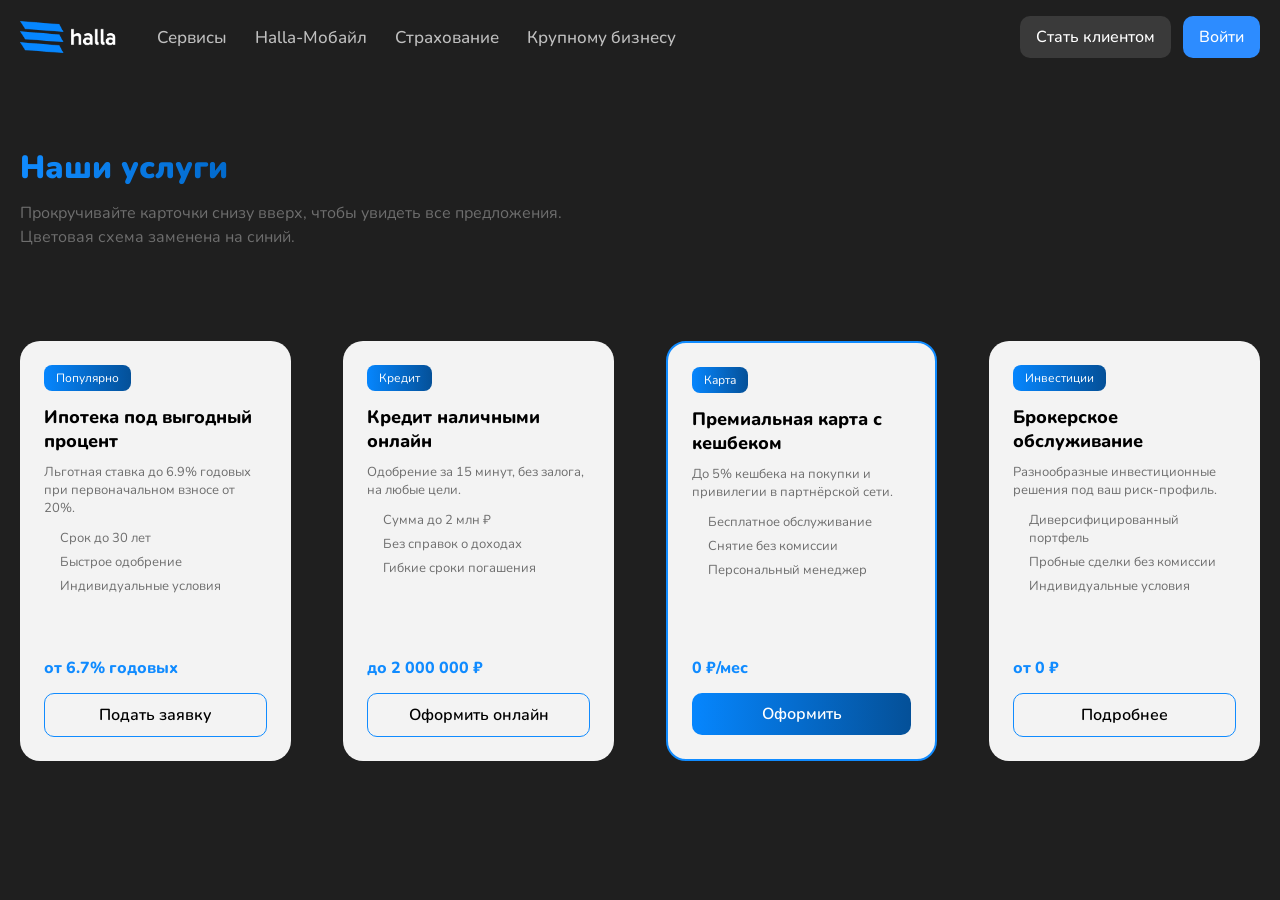
==== index.html @ 49ab3e33 "Test" ====
<!DOCTYPE html>
<html lang="en">

<head>
  <meta charset="UTF-8">
  <meta name="viewport" content="width=device-width, initial-scale=1.0">
  <title>Halla-Банк</title>
  <link rel="stylesheet" href="css/global/reset.css">
  <link rel="stylesheet" href="css/basic/fonts.css">
  <link rel="stylesheet" href="css/style.css">
  <link rel="stylesheet" href="components/card.css">
  <link rel="stylesheet" href="components/header.css">
  <link rel="stylesheet" href="components/footer.css">
</head>

<body>
  <header class="header">
    <div class="container">

      <div class="logo">
        <img src="/images/Logo.png" alt="halla">
      </div>

      <nav class="nav">
        <a href="#">Сервисы</a>
        <a href="#">Halla-Мобайл</a>
        <a href="#">Страхование</a>
        <a href="#">Крупному бизнесу</a>
      </nav>

      <div class="actions">
        <button class="btn secondary">Стать клиентом</button>
        <button class="btn primary">Войти</button>
      </div>
      </div>
  </header>
  <div class="container">
    <h2 class="services-title">Наши услуги</h2>
  </div>
  <div class="container">
    <p class="services-subtitle"> Прокручивайте карточки снизу вверх, чтобы увидеть все предложения.<br> Цветовая схема
      заменена на синий. </p>
  </div>
  <section class="services">
    <div class="container">
<div class="cards">
      <div class="card">
        <span class="badge">Популярно</span>
        <h3>Ипотека под выгодный процент</h3>
        <p class="desc">
          Льготная ставка до 6.9% годовых при первоначальном взносе от 20%.
        </p>
        <ul>
          <li>Срок до 30 лет</li>
          <li>Быстрое одобрение</li>
          <li>Индивидуальные условия</li>
        </ul>
        <div class="price">от 6.7% годовых</div>
        <button class="btn-outline">Подать заявку</button>
      </div>

      <div class="card">
        <span class="badge">Кредит</span>
        <h3>Кредит наличными онлайн</h3>
        <p class="desc">
          Одобрение за 15 минут, без залога, на любые цели.
        </p>
        <ul>
          <li>Сумма до 2 млн ₽</li>
          <li>Без справок о доходах</li>
          <li>Гибкие сроки погашения</li>
        </ul>
        <div class="price">до 2 000 000 ₽</div>
        <button class="btn-outline">Оформить онлайн</button>
      </div>

      <div class="card active">
        <span class="badge">Карта</span>
        <h3>Премиальная карта с кешбеком</h3>
        <p class="desc">
          До 5% кешбека на покупки и привилегии в партнёрской сети.
        </p>
        <ul>
          <li>Бесплатное обслуживание</li>
          <li>Снятие без комиссии</li>
          <li>Персональный менеджер</li>
        </ul>
        <div class="price">0 ₽/мес</div>
        <button class="btn-fill">Оформить</button>
      </div>

      <div class="card">
        <span class="badge">Инвестиции</span>
        <h3>Брокерское обслуживание</h3>
        <p class="desc">
          Разнообразные инвестиционные решения под ваш риск-профиль.
        </p>
        <ul>
          <li>Диверсифицированный портфель</li>
          <li>Пробные сделки без комиссии</li>
          <li>Индивидуальные условия</li>
        </ul>
        <div class="price">от 0 ₽</div>
        <button class="btn-outline">Подробнее</button>
      </div>

    </div>
    </div>
  </section>
</body>

</html>
---- css/basic/fonts.css ----
@font-face {
    font-family: 'Nunito';
    src: url('/css/fonts/Nunito-SemiBoldItalic.woff2') format('woff2');
    font-weight: 600;
    font-style: italic;
    font-display: swap;
}

@font-face {
    font-family: 'Nunito';
    src: url('/css/fonts/Nunito-Italic.woff2') format('woff2');
    font-weight: normal;
    font-style: italic;
    font-display: swap;
}

@font-face {
    font-family: 'Nunito';
    src: url('/css/fonts/Nunito-Light.woff2') format('woff2');
    font-weight: 300;
    font-style: normal;
    font-display: swap;
}

@font-face {
    font-family: 'Nunito';
    src: url('/css/fonts/Nunito-Black.woff2') format('woff2');
    font-weight: 900;
    font-style: normal;
    font-display: swap;
}

@font-face {
    font-family: 'Nunito';
    src: url('/css/fonts/Nunito-BlackItalic.woff2') format('woff2');
    font-weight: 900;
    font-style: italic;
    font-display: swap;
}

@font-face {
    font-family: 'Nunito';
    src: url('/css/fonts/Nunito-Bold.woff2') format('woff2');
    font-weight: bold;
    font-style: normal;
    font-display: swap;
}

@font-face {
    font-family: 'Nunito';
    src: url('/css/fonts/Nunito-BoldItalic.woff2') format('woff2');
    font-weight: bold;
    font-style: italic;
    font-display: swap;
}

@font-face {
    font-family: 'Nunito';
    src: url('/css/fonts/Nunito-ExtraBold.woff2') format('woff2');
    font-weight: bold;
    font-style: normal;
    font-display: swap;
}

@font-face {
    font-family: 'Nunito';
    src: url('/css/fonts/Nunito-ExtraBoldItalic.woff2') format('woff2');
    font-weight: bold;
    font-style: italic;
    font-display: swap;
}

@font-face {
    font-family: 'Nunito';
    src: url('/css/fonts/Nunito-ExtraLight.woff2') format('woff2');
    font-weight: 200;
    font-style: normal;
    font-display: swap;
}

@font-face {
    font-family: 'Nunito';
    src: url('/css/fonts/Nunito-ExtraLightItalic.woff2') format('woff2');
    font-weight: 200;
    font-style: italic;
    font-display: swap;
}

@font-face {
    font-family: 'Nunito';
    src: url('/css/fonts/Nunito-LightItalic.woff2') format('woff2');
    font-weight: 300;
    font-style: italic;
    font-display: swap;
}

@font-face {
    font-family: 'Nunito';
    src: url('/css/fonts/Nunito-Medium.woff2') format('woff2');
    font-weight: 500;
    font-style: normal;
    font-display: swap;
}

@font-face {
    font-family: 'Nunito';
    src: url('/css/fonts/Nunito-MediumItalic.woff2') format('woff2');
    font-weight: 500;
    font-style: italic;
    font-display: swap;
}

@font-face {
    font-family: 'Nunito';
    src: url('/css/fonts/Nunito-Regular.woff2') format('woff2');
    font-weight: normal;
    font-style: normal;
    font-display: swap;
}

@font-face {
    font-family: 'Nunito';
    src: url('/css/fonts/Nunito-SemiBold.woff2') format('woff2');
    font-weight: 600;
    font-style: normal;
    font-display: swap;
}
---- components/card.css ----
/* База */
body {
    font-family: 'Nunito', sans-serif;
    background: #1f1f1f;
    color: #fff;
    margin: 0;
}

/* Контейнер (ВАЖНО для сетки) */
.container {
    max-width: 1470px;
    margin: 0 auto;
    padding: 0 20px;
}

/* Секция */
.services {
    margin-top: 72px;
}

/* Заголовок */
.services-title {
    margin-top: 72px;
    font-size: 32px;
    font-weight: 800;
    background: linear-gradient(90deg, #108BFF, #026ACC);
    -webkit-background-clip: text;
    -webkit-text-fill-color: transparent;
}

/* Подзаголовок */
.services-subtitle {
    margin-top: 12px;
    color: #6E6E6E;
    font-size: 16px;
    line-height: 1.5;
}

/* GRID карточек */
.cards {
    margin-top: 20px;
    display: grid;
    grid-template-columns: repeat(4, 1fr);
    gap: 52px;
    width: 100%;
}

/* Карточка */
.card {
    background: #f3f3f3;
    color: #000;
    border-radius: 20px;
    padding: 24px;
    height: 420px; /* фикс высота */
    width: 100%;
    box-sizing: border-box;
    display: flex;
    flex-direction: column;
    transition: 0.25s ease;
}

/* hover эффект */
.card:hover {
    transform: translateY(-6px);
}

/* активная карточка */
.card.active {
    border: 2px solid #108BFF;
}

/* бейдж */
.badge {
    align-self: flex-start;
    font-size: 12px;
    padding: 5px 12px;
    border-radius: 8px;
    color: #fff;
    background: linear-gradient(90deg, #0686FE, #045098);
    margin-bottom: 14px;
}

/* заголовок карточки */
.card h3 {
    font-size: 18px;
    font-weight: 700;
    margin-bottom: 10px;
}

/* описание */
.desc {
    font-size: 13px;
    color: #6E6E6E;
    margin-bottom: 12px;
}

/* список */
.card ul {
    padding-left: 16px;
    margin-bottom: 16px;
}

.card li {
    font-size: 13px;
    color: #6E6E6E;
    margin-bottom: 6px;
}

/* цена */
.price {
    margin-top: auto;
    font-size: 16px;
    font-weight: 700;
    color: #108BFF;
    margin-bottom: 14px;
}

/* кнопки */
.btn-outline {
    border: 1px solid #108BFF;
    background: transparent;
    color: #000;
    border-radius: 10px;
    padding: 10px;
    font-weight: 600;
    cursor: pointer;
}

.btn-fill {
    border: none;
    background: linear-gradient(90deg, #0686FE, #045098);
    color: #fff;
    border-radius: 10px;
    padding: 10px;
    font-weight: 600;
    cursor: pointer;
}
---- components/header.css ----
.header {
  background: #1f1f1f;
  padding: 16px 0;
}

.container {
  max-width: 1300px;
  margin: 0 auto;
  display: flex;
  align-items: center;
}

.logo img {
  height: 32px;
}

.logo {
  margin-right: 40px;
}

.nav {
  display: flex;
  gap: 28px;
}

.nav a {
  font-family: 'Nunito';
  font-weight: 500;
  font-size: 17px;
  color: #bfbfbf;
  text-decoration: none;
}

.nav a:hover {
  color: #fff;
}

.actions {
  margin-left: auto;
  display: flex;
  gap: 12px;
}

.btn {
  font-family: 'Nunito';
  font-weight: 500;
  padding: 10px 16px;
  border-radius: 10px;
  border: none;
  cursor: pointer;
}

.btn.secondary {
  background: #3a3a3a;
  color: #fff;
}

.btn.primary {
  background: #2d8cff;
  color: #fff;
}
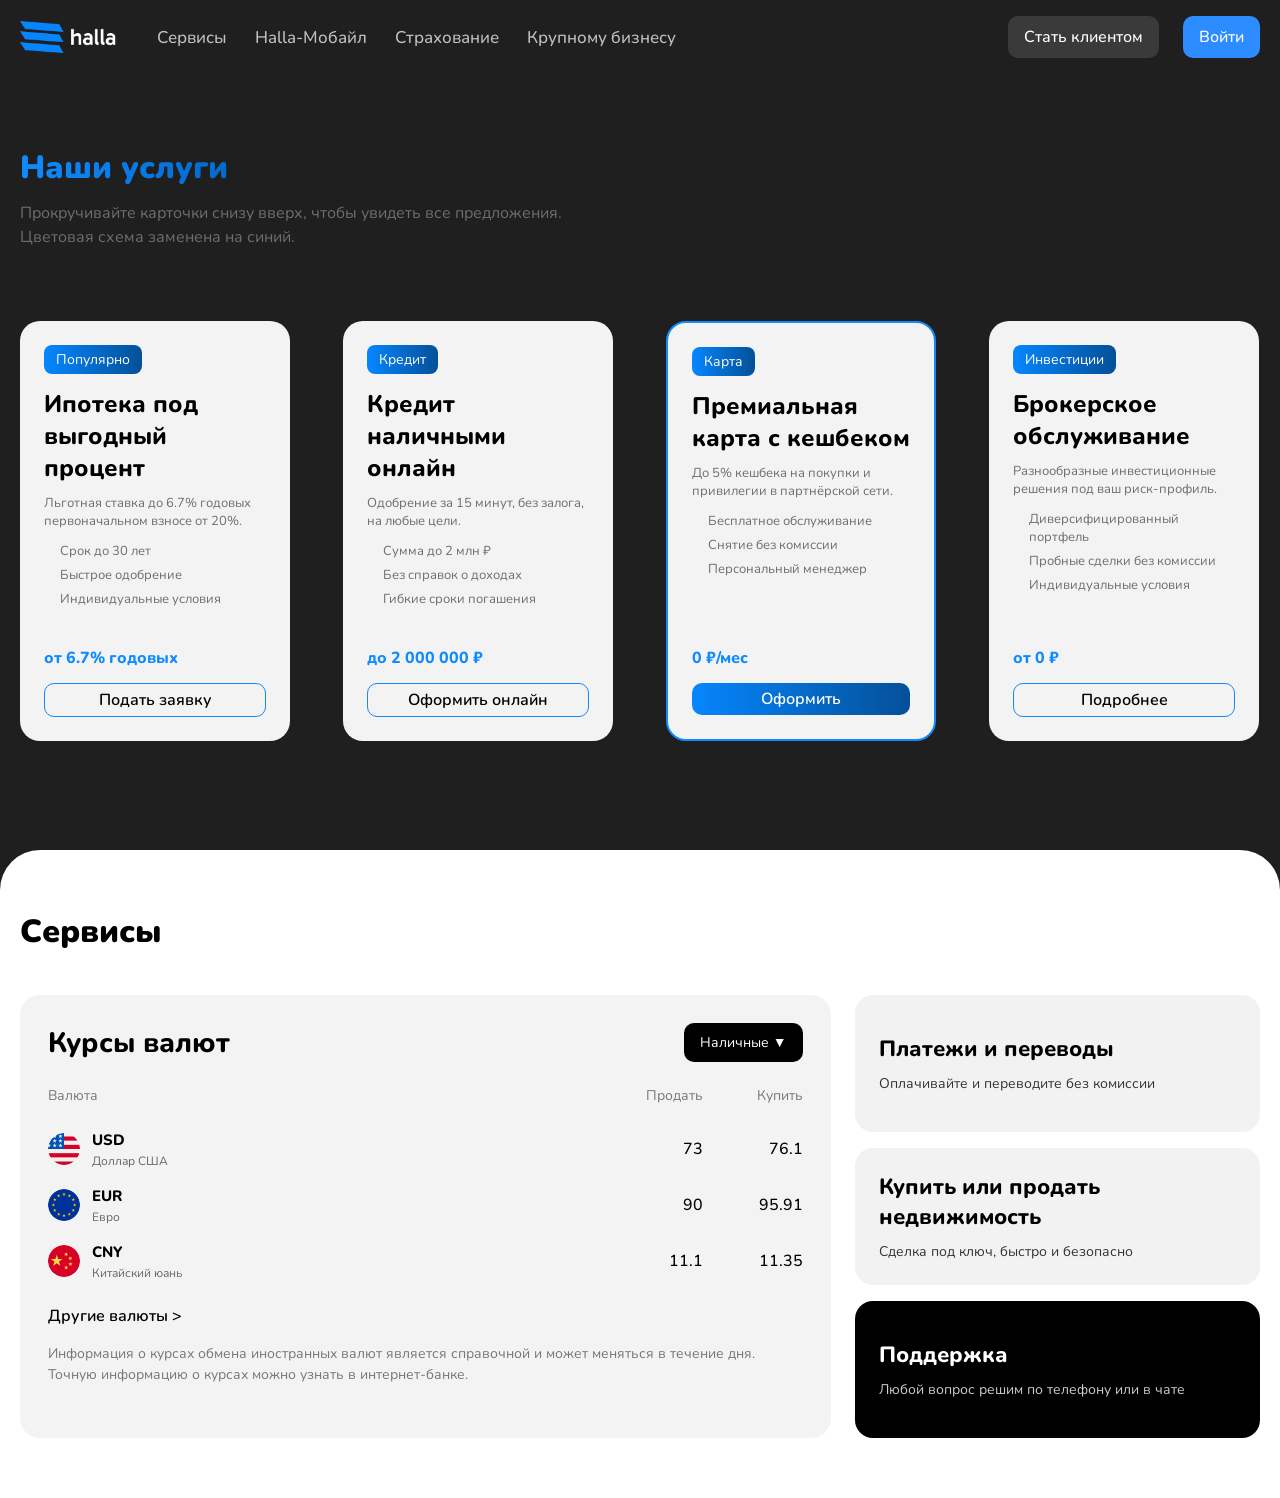
==== commit bfee8cfa: "Созданно 2 секции" ====
--- a/index.html
+++ b/index.html
@@ -48,7 +48,7 @@
         <span class="badge">Популярно</span>
         <h3>Ипотека под выгодный процент</h3>
         <p class="desc">
-          Льготная ставка до 6.9% годовых при первоначальном взносе от 20%.
+          Льготная ставка до 6.7% годовых первоначальном взносе от 20%.
         </p>
         <ul>
           <li>Срок до 30 лет</li>
@@ -107,6 +107,100 @@
     </div>
     </div>
   </section>
+
+  <section class="services-2">
+      <div class="container">
+    <h2 class="services2-title">Сервисы</h2>
+  </div>
+
+  <div class="container">
+
+    <div class="services2-grid">
+
+      <!-- ЛЕВАЯ БОЛЬШАЯ КАРТОЧКА -->
+      <div class="exchange-card">
+        <div class="exchange-header">
+          <h3>Курсы валют</h3>
+          <button class="currency-type">Наличные ▼</button>
+        </div>
+
+        <div class="exchange-table">
+
+          <div class="exchange-row head">
+            <span>Валюта</span>
+            <span>Продать</span>
+            <span>Купить</span>
+          </div>
+
+          <div class="exchange-row">
+            <div class="currency">
+              <img src="images/us.svg" alt="">
+              <div>
+                <b>USD</b>
+                <p>Доллар США</p>
+              </div>
+            </div>
+            <span>73</span>
+            <span>76.1</span>
+          </div>
+
+          <div class="exchange-row">
+            <div class="currency">
+              <img src="images/eu.svg" alt="">
+              <div>
+                <b>EUR</b>
+                <p>Евро</p>
+              </div>
+            </div>
+            <span>90</span>
+            <span>95.91</span>
+          </div>
+
+          <div class="exchange-row">
+            <div class="currency">
+              <img src="images/cn.svg" alt="">
+              <div>
+                <b>CNY</b>
+                <p>Китайский юань</p>
+              </div>
+            </div>
+            <span>11.1</span>
+            <span>11.35</span>
+          </div>
+
+        </div>
+
+        <a href="###" class="more">Другие валюты ></a>
+
+        <p class="note">
+        Информация о курсах обмена иностранных валют является  справочной и может меняться в течение дня. Точную информацию  о курсах можно узнать в интернет-банке.
+        </p>
+      </div>
+
+      <!-- ПРАВАЯ КОЛОНКА -->
+      <div class="services-right">
+
+        <div class="service-box">
+          <h4>Платежи и переводы</h4>
+          <p>Оплачивайте и переводите без комиссии</p>
+        </div>
+
+        <div class="service-box">
+          <h4>Купить или продать недвижимость</h4>
+          <p>Сделка под ключ, быстро и безопасно</p>
+        </div>
+
+        <div class="service-box dark">
+          <h4>Поддержка</h4>
+          <p>Любой вопрос решим по телефону или в чате</p>
+        </div>
+
+      </div>
+
+    </div>
+  </div>
+</section>
+
 </body>
 
 </html>
--- a/css/style.css
+++ b/css/style.css
@@ -0,0 +1,192 @@
+/* =========================
+   СЕКЦИЯ "СЕРВИСЫ"
+========================= */
+
+.services-2 {
+    background: #ffffff;
+    padding: 60px 0;
+    border-radius: 40px 40px 0 0;
+}
+
+.services2-title {
+    font-size: 32px;
+    font-weight: 800;
+    color: #000;
+    margin-bottom: 42px;
+}
+
+/* ОСНОВНОЙ GRID */
+.services2-grid {
+    display: grid;
+    grid-template-columns: 2fr 1fr;
+    gap: 24px;
+    align-items: stretch;
+}
+
+/* =========================
+   ЛЕВАЯ КАРТОЧКА
+========================= */
+
+.exchange-card {
+    background: #f3f3f3;
+    border-radius: 20px;
+    padding: 28px;
+    height: 100%;
+}
+
+/* Верхняя часть */
+.exchange-header {
+    display: flex;
+    justify-content: space-between;
+    align-items: center;
+    margin-bottom: 24px;
+}
+
+.exchange-header h3 {
+    font-size: 28px;
+    font-weight: 700;
+    color: #000;
+}
+
+.currency-type {
+    background: #000;
+    color: #fff;
+    border: none;
+    border-radius: 10px;
+    padding: 10px 16px;
+    cursor: pointer;
+    font-size: 14px;
+}
+
+/* =========================
+   ТАБЛИЦА ВАЛЮТ
+========================= */
+
+.exchange-table {
+    display: flex;
+    flex-direction: column;
+    gap: 16px;
+}
+
+.exchange-row {
+    display: grid;
+    grid-template-columns: 1fr 100px 100px;
+    align-items: center;
+}
+
+.exchange-row.head {
+    color: #777;
+    font-size: 14px;
+    margin-bottom: 8px;
+}
+
+.exchange-row.head span:nth-child(2),
+.exchange-row.head span:nth-child(3) {
+    text-align: right;
+}
+
+.exchange-row span:nth-child(2),
+.exchange-row span:nth-child(3) {
+    text-align: right;
+}
+
+.exchange-row:not(.head) span {
+    color: #000;
+    font-weight: 500;
+}
+
+/* Валюта */
+.currency {
+    display: flex;
+    align-items: center;
+    gap: 12px;
+}
+
+.currency img {
+    width: 32px;
+    height: 32px;
+    object-fit: cover;
+    border-radius: 50%;
+}
+
+.currency b {
+    color: #000;
+    font-size: 15px;
+}
+
+.currency p {
+    font-size: 12px;
+    color: #666;
+    margin-top: 2px;
+}
+
+/* Ссылка */
+.more {
+    display: inline-block;
+    margin-top: 24px;
+    color: #000;
+    font-weight: 600;
+    text-decoration: none;
+}
+
+.more:hover {
+    text-decoration: underline;
+}
+
+/* Подпись */
+.note {
+    margin-top: 16px;
+    font-size: 14px;
+    color: #777;
+    line-height: 1.5;
+}
+
+/* =========================
+   ПРАВАЯ КОЛОНКА
+========================= */
+
+.services-right {
+    display: grid;
+    grid-template-rows: repeat(3, 1fr);
+    gap: 16px;
+    height: 100%;
+}
+
+/* Карточки */
+.service-box {
+    background: #F2F2F2;
+    border-radius: 18px;
+    padding: 24px;
+    color: #000;
+    display: flex;
+    cursor: pointer;
+    flex-direction: column;
+    justify-content: center;
+    height: 100%;
+    transition: 0.35s ease;
+}
+
+.service-box:hover {
+    transform: translateY(-6px);
+}
+
+.service-box h4 {
+    font-size: 22px;
+    font-weight: 700;
+    margin-bottom: 10px;
+}
+
+.service-box p {
+    font-size: 14px;
+    color: #333;
+}
+
+/* Тёмная карточка */
+.service-box.dark {
+    background: #000;
+    color: #fff;
+}
+
+.service-box.dark p {
+    color: #ccc;
+}
--- a/components/card.css
+++ b/components/card.css
@@ -8,7 +8,7 @@
 
 /* Контейнер (ВАЖНО для сетки) */
 .container {
-    max-width: 1470px;
+
     margin: 0 auto;
     padding: 0 20px;
 }
@@ -38,7 +38,7 @@
 
 /* GRID карточек */
 .cards {
-    margin-top: 20px;
+    margin-bottom: 109px;
     display: grid;
     grid-template-columns: repeat(4, 1fr);
     gap: 52px;
@@ -52,11 +52,11 @@
     border-radius: 20px;
     padding: 24px;
     height: 420px; /* фикс высота */
-    width: 100%;
+    max-width: 270px;
     box-sizing: border-box;
     display: flex;
     flex-direction: column;
-    transition: 0.25s ease;
+    transition: 0.35s ease;
 }
 
 /* hover эффект */
@@ -72,7 +72,7 @@
 /* бейдж */
 .badge {
     align-self: flex-start;
-    font-size: 12px;
+    font-size: 14px;
     padding: 5px 12px;
     border-radius: 8px;
     color: #fff;
@@ -82,7 +82,7 @@
 
 /* заголовок карточки */
 .card h3 {
-    font-size: 18px;
+    font-size: 24px;
     font-weight: 700;
     margin-bottom: 10px;
 }
@@ -121,7 +121,7 @@
     background: transparent;
     color: #000;
     border-radius: 10px;
-    padding: 10px;
+    padding: 5px;
     font-weight: 600;
     cursor: pointer;
 }
@@ -131,7 +131,7 @@
     background: linear-gradient(90deg, #0686FE, #045098);
     color: #fff;
     border-radius: 10px;
-    padding: 10px;
+    padding: 5px;
     font-weight: 600;
     cursor: pointer;
 }
--- a/components/header.css
+++ b/components/header.css
@@ -4,7 +4,7 @@
 }
 
 .container {
-  max-width: 1300px;
+  max-width: 1340px;
   margin: 0 auto;
   display: flex;
   align-items: center;
@@ -38,7 +38,7 @@
 .actions {
   margin-left: auto;
   display: flex;
-  gap: 12px;
+  gap: 24px;
 }
 
 .btn {
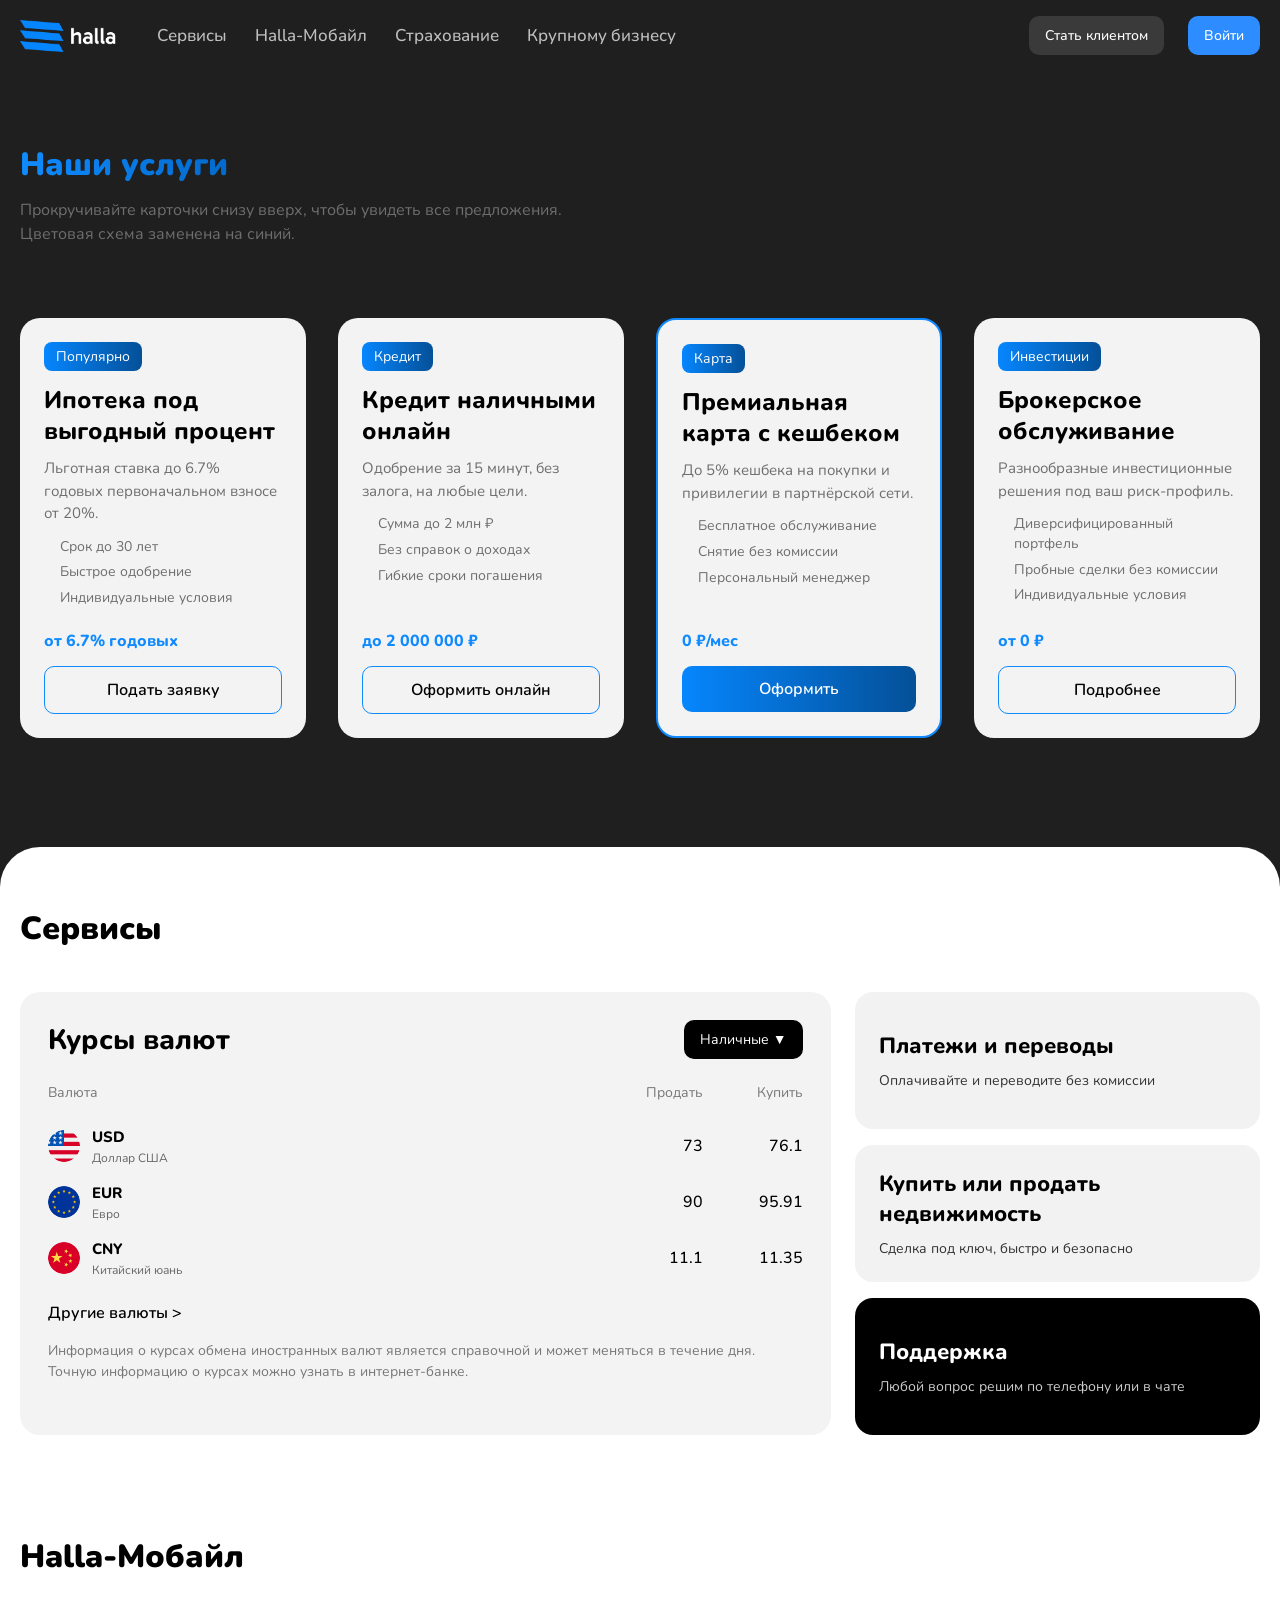
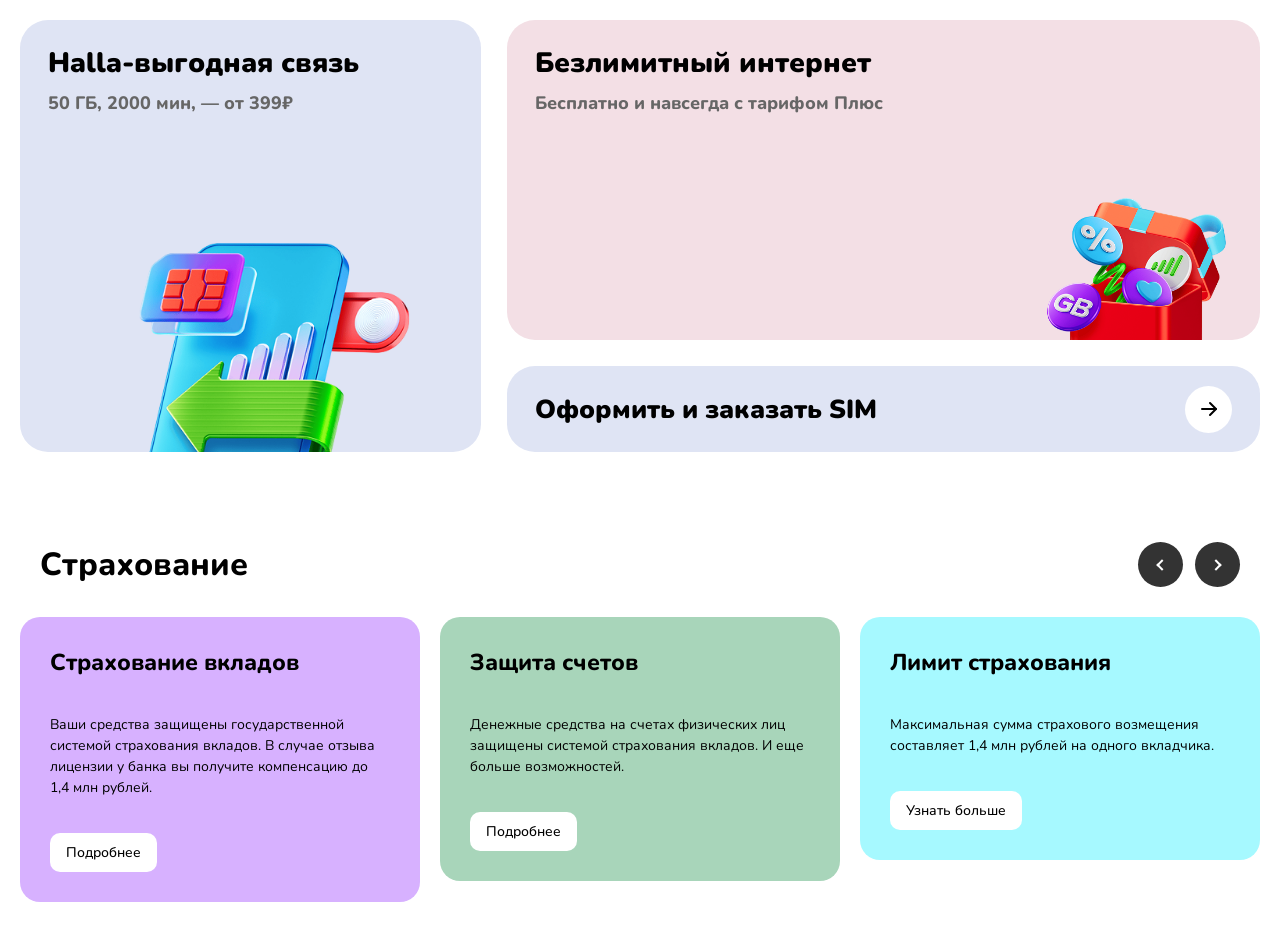
==== commit 14e0e281: "Добавленны 2 секции сделан небольшой адаптив" ====
--- a/index.html
+++ b/index.html
@@ -9,6 +9,9 @@
   <link rel="stylesheet" href="css/basic/fonts.css">
   <link rel="stylesheet" href="css/style.css">
   <link rel="stylesheet" href="components/card.css">
+  <link rel="stylesheet" href="js/slider.js">
+  <link rel="stylesheet" href="components/insurance.css">
+  <link rel="stylesheet" href="components/halla_mobile.css">
   <link rel="stylesheet" href="components/header.css">
   <link rel="stylesheet" href="components/footer.css">
 </head>
@@ -22,8 +25,8 @@
       </div>
 
       <nav class="nav">
-        <a href="#">Сервисы</a>
-        <a href="#">Halla-Мобайл</a>
+        <a href="#services-2">Сервисы</a>
+        <a href="#halla-mobile">Halla-Мобайл</a>
         <a href="#">Страхование</a>
         <a href="#">Крупному бизнесу</a>
       </nav>
@@ -32,7 +35,7 @@
         <button class="btn secondary">Стать клиентом</button>
         <button class="btn primary">Войти</button>
       </div>
-      </div>
+    </div>
   </header>
   <div class="container">
     <h2 class="services-title">Наши услуги</h2>
@@ -43,164 +46,284 @@
   </div>
   <section class="services">
     <div class="container">
-<div class="cards">
-      <div class="card">
-        <span class="badge">Популярно</span>
-        <h3>Ипотека под выгодный процент</h3>
-        <p class="desc">
-          Льготная ставка до 6.7% годовых первоначальном взносе от 20%.
-        </p>
-        <ul>
-          <li>Срок до 30 лет</li>
-          <li>Быстрое одобрение</li>
-          <li>Индивидуальные условия</li>
-        </ul>
-        <div class="price">от 6.7% годовых</div>
-        <button class="btn-outline">Подать заявку</button>
-      </div>
-
-      <div class="card">
-        <span class="badge">Кредит</span>
-        <h3>Кредит наличными онлайн</h3>
-        <p class="desc">
-          Одобрение за 15 минут, без залога, на любые цели.
-        </p>
-        <ul>
-          <li>Сумма до 2 млн ₽</li>
-          <li>Без справок о доходах</li>
-          <li>Гибкие сроки погашения</li>
-        </ul>
-        <div class="price">до 2 000 000 ₽</div>
-        <button class="btn-outline">Оформить онлайн</button>
-      </div>
-
-      <div class="card active">
-        <span class="badge">Карта</span>
-        <h3>Премиальная карта с кешбеком</h3>
-        <p class="desc">
-          До 5% кешбека на покупки и привилегии в партнёрской сети.
-        </p>
-        <ul>
-          <li>Бесплатное обслуживание</li>
-          <li>Снятие без комиссии</li>
-          <li>Персональный менеджер</li>
-        </ul>
-        <div class="price">0 ₽/мес</div>
-        <button class="btn-fill">Оформить</button>
-      </div>
-
-      <div class="card">
-        <span class="badge">Инвестиции</span>
-        <h3>Брокерское обслуживание</h3>
-        <p class="desc">
-          Разнообразные инвестиционные решения под ваш риск-профиль.
-        </p>
-        <ul>
-          <li>Диверсифицированный портфель</li>
-          <li>Пробные сделки без комиссии</li>
-          <li>Индивидуальные условия</li>
-        </ul>
-        <div class="price">от 0 ₽</div>
-        <button class="btn-outline">Подробнее</button>
-      </div>
-
-    </div>
+      <div class="cards">
+        <div class="card">
+          <span class="badge">Популярно</span>
+          <h3>Ипотека под выгодный процент</h3>
+          <p class="desc">
+            Льготная ставка до 6.7% годовых первоначальном взносе от 20%.
+          </p>
+          <ul>
+            <li>Срок до 30 лет</li>
+            <li>Быстрое одобрение</li>
+            <li>Индивидуальные условия</li>
+          </ul>
+          <div class="price">от 6.7% годовых</div>
+          <button class="btn-outline">Подать заявку</button>
+        </div>
+
+        <div class="card">
+          <span class="badge">Кредит</span>
+          <h3>Кредит наличными онлайн</h3>
+          <p class="desc">
+            Одобрение за 15 минут, без залога, на любые цели.
+          </p>
+          <ul>
+            <li>Сумма до 2 млн ₽</li>
+            <li>Без справок о доходах</li>
+            <li>Гибкие сроки погашения</li>
+          </ul>
+          <div class="price">до 2 000 000 ₽</div>
+          <button class="btn-outline">Оформить онлайн</button>
+        </div>
+
+        <div class="card active">
+          <span class="badge">Карта</span>
+          <h3>Премиальная карта с кешбеком</h3>
+          <p class="desc">
+            До 5% кешбека на покупки и привилегии в партнёрской сети.
+          </p>
+          <ul>
+            <li>Бесплатное обслуживание</li>
+            <li>Снятие без комиссии</li>
+            <li>Персональный менеджер</li>
+          </ul>
+          <div class="price">0 ₽/мес</div>
+          <button class="btn-fill">Оформить</button>
+        </div>
+
+        <div class="card">
+          <span class="badge">Инвестиции</span>
+          <h3>Брокерское обслуживание</h3>
+          <p class="desc">
+            Разнообразные инвестиционные решения под ваш риск-профиль.
+          </p>
+          <ul>
+            <li>Диверсифицированный портфель</li>
+            <li>Пробные сделки без комиссии</li>
+            <li>Индивидуальные условия</li>
+          </ul>
+          <div class="price">от 0 ₽</div>
+          <button class="btn-outline">Подробнее</button>
+        </div>
+
+      </div>
     </div>
   </section>
 
   <section class="services-2">
-      <div class="container">
-    <h2 class="services2-title">Сервисы</h2>
-  </div>
-
-  <div class="container">
-
-    <div class="services2-grid">
-
-      <!-- ЛЕВАЯ БОЛЬШАЯ КАРТОЧКА -->
-      <div class="exchange-card">
-        <div class="exchange-header">
-          <h3>Курсы валют</h3>
-          <button class="currency-type">Наличные ▼</button>
-        </div>
-
-        <div class="exchange-table">
-
-          <div class="exchange-row head">
-            <span>Валюта</span>
-            <span>Продать</span>
-            <span>Купить</span>
-          </div>
-
-          <div class="exchange-row">
-            <div class="currency">
-              <img src="images/us.svg" alt="">
-              <div>
-                <b>USD</b>
-                <p>Доллар США</p>
+    <div class="container">
+      <h2 id="services-2" class="services2-title">Сервисы</h2>
+    </div>
+
+    <div class="container">
+
+      <div class="services2-grid">
+
+        <div class="exchange-card">
+          <div class="exchange-header">
+            <h3>Курсы валют</h3>
+            <button class="currency-type">Наличные ▼</button>
+          </div>
+
+          <div class="exchange-table">
+
+            <div class="exchange-row head">
+              <span>Валюта</span>
+              <span>Продать</span>
+              <span>Купить</span>
+            </div>
+
+            <div class="exchange-row">
+              <div class="currency">
+                <img src="images/us.svg" alt="">
+                <div>
+                  <b>USD</b>
+                  <p>Доллар США</p>
+                </div>
               </div>
-            </div>
-            <span>73</span>
-            <span>76.1</span>
-          </div>
-
-          <div class="exchange-row">
-            <div class="currency">
-              <img src="images/eu.svg" alt="">
-              <div>
-                <b>EUR</b>
-                <p>Евро</p>
+              <span>73</span>
+              <span>76.1</span>
+            </div>
+
+            <div class="exchange-row">
+              <div class="currency">
+                <img src="images/eu.svg" alt="">
+                <div>
+                  <b>EUR</b>
+                  <p>Евро</p>
+                </div>
               </div>
-            </div>
-            <span>90</span>
-            <span>95.91</span>
-          </div>
-
-          <div class="exchange-row">
-            <div class="currency">
-              <img src="images/cn.svg" alt="">
-              <div>
-                <b>CNY</b>
-                <p>Китайский юань</p>
+              <span>90</span>
+              <span>95.91</span>
+            </div>
+
+            <div class="exchange-row">
+              <div class="currency">
+                <img src="images/cn.svg" alt="">
+                <div>
+                  <b>CNY</b>
+                  <p>Китайский юань</p>
+                </div>
               </div>
-            </div>
-            <span>11.1</span>
-            <span>11.35</span>
-          </div>
-
-        </div>
-
-        <a href="###" class="more">Другие валюты ></a>
-
-        <p class="note">
-        Информация о курсах обмена иностранных валют является  справочной и может меняться в течение дня. Точную информацию  о курсах можно узнать в интернет-банке.
-        </p>
-      </div>
-
-      <!-- ПРАВАЯ КОЛОНКА -->
-      <div class="services-right">
-
-        <div class="service-box">
-          <h4>Платежи и переводы</h4>
-          <p>Оплачивайте и переводите без комиссии</p>
-        </div>
-
-        <div class="service-box">
-          <h4>Купить или продать недвижимость</h4>
-          <p>Сделка под ключ, быстро и безопасно</p>
-        </div>
-
-        <div class="service-box dark">
-          <h4>Поддержка</h4>
-          <p>Любой вопрос решим по телефону или в чате</p>
-        </div>
-
-      </div>
-
-    </div>
-  </div>
-</section>
-
+              <span>11.1</span>
+              <span>11.35</span>
+            </div>
+
+          </div>
+
+          <a href="###" class="more">Другие валюты ></a>
+
+          <p class="note">
+            Информация о курсах обмена иностранных валют является справочной и может меняться в течение дня. Точную
+            информацию о курсах можно узнать в интернет-банке.
+          </p>
+        </div>
+
+        <div class="services-right">
+
+          <div class="service-box">
+            <h4>Платежи и переводы</h4>
+            <p>Оплачивайте и переводите без комиссии</p>
+          </div>
+
+          <div class="service-box">
+            <h4>Купить или продать недвижимость</h4>
+            <p>Сделка под ключ, быстро и безопасно</p>
+          </div>
+
+          <div class="service-box dark">
+            <h4>Поддержка</h4>
+            <p>Любой вопрос решим по телефону или в чате</p>
+          </div>
+
+        </div>
+
+      </div>
+    </div>
+  </section>
+  <section class="halla-mobile">
+    <div class="container">
+      <h2 id="halla-mobile" class="services2-title">Halla-Мобайл</h2>
+    </div>
+    <div class="container">
+
+      <div class="halla-mobile__grid">
+
+        <div class="card-mobile card-mobile--left">
+          <div class="card-mobile__content">
+            <h3>Halla-выгодная связь</h3>
+            <p>50 ГБ, 2000 мин, — от 399₽</p>
+          </div>
+
+          <div class="card-mobile__image-wrap">
+            <img src="images/Halla-Mobile.png" alt="" class="card-mobile__image card-mobile__image--left">
+          </div>
+        </div>
+
+        <div class="halla-mobile__right">
+
+          <div class="card-mobile card-mobile--top">
+            <div class="card-mobile__content">
+              <h3>Безлимитный интернет</h3>
+              <p>Бесплатно и навсегда с тарифом Плюс</p>
+            </div>
+
+            <div class="card-mobile__image-wrap">
+              <img src="images/halla-mobile-2.png" alt="" class="card-mobile__image card-mobile__image--top">
+            </div>
+          </div>
+
+          <a href="####" class="card-mobile card-mobile--bottom">
+            <span>Оформить и заказать SIM</span>
+
+            <div class="card-mobile__arrow">
+              <svg width="24" height="24" viewBox="0 0 24 24" fill="none" xmlns="http://www.w3.org/2000/svg">
+                <path d="M5 12H19" stroke="black" stroke-width="2" stroke-linecap="round" />
+                <path d="M13 6L19 12L13 18" stroke="black" stroke-width="2" stroke-linecap="round"
+                  stroke-linejoin="round" />
+              </svg>
+            </div>
+          </a>
+
+        </div>
+      </div>
+    </div>
+  </section>
+  <section class="insurance-section">
+    <div class="container">
+      <div class="section-header">
+        <h2 class="section-title">Страхование</h2>
+        <div class="slider-controls">
+          <div class="swiper-button-prev-custom"></div>
+          <div class="swiper-button-next-custom"></div>
+        </div>
+      </div>
+    </div>
+
+    <div class="swiper insurance-slider">
+      <div class="swiper-wrapper">
+        <div class="swiper-slide carding purple">
+          <h3>Страхование вкладов</h3>
+          <p>Ваши средства защищены государственной системой страхования вкладов. В случае отзыва лицензии у банка вы
+            получите компенсацию до 1,4 млн рублей.</p>
+          <a href="#" class="btn">Подробнее</a>
+        </div>
+        <div class="swiper-slide carding green">
+          <h3>Защита счетов</h3>
+          <p>Денежные средства на счетах физических лиц защищены системой страхования вкладов. И еще больше
+            возможностей.</p>
+          <a href="#" class="btn">Подробнее</a>
+        </div>
+        <div class="swiper-slide carding cyan">
+          <h3>Лимит страхования</h3>
+          <p>Максимальная сумма страхового возмещения составляет 1,4 млн рублей на одного вкладчика.</p>
+          <a href="#" class="btn">Узнать больше</a>
+        </div>
+        <div class="swiper-slide carding purple">
+          <h3>Страхование КАСКО</h3>
+          <p>Защитите свой автомобиль от угона и повреждений. Оформление полиса онлайн за 5 минут.</p>
+          <a href="#" class="btn">Подробнее</a>
+        </div>
+        <div class="swiper-slide carding green">
+          <h3>ДМС для всей семьи</h3>
+          <p>Качественная медицинская помощь в лучших клиниках города. Программы для детей и взрослых.</p>
+          <a href="#" class="btn">Подробнее</a>
+        </div>
+        <div class="swiper-slide carding cyan">
+          <h3>Страхование жилья</h3>
+          <p>Надёжная защита вашей квартиры или дома. Страхование отделки, мебели и гражданской ответственности.</p>
+          <a href="#" class="btn">Подробнее</a>
+        </div>
+      </div>
+    </div>
+    </div>
+  </section>
+
+  <link rel="stylesheet" href="https://cdn.jsdelivr.net/npm/swiper@11/swiper-bundle.min.css" />
+  <script src="https://cdn.jsdelivr.net/npm/swiper@11/swiper-bundle.min.js"></script>
+  <script>
+    document.addEventListener('DOMContentLoaded', function () {
+      const swiper = new Swiper('.insurance-slider', {
+        slidesPerView: 1,
+        spaceBetween: 20,
+
+        navigation: {
+          nextEl: '.swiper-button-next-custom',
+          prevEl: '.swiper-button-prev-custom',
+        },
+
+        breakpoints: {
+          768: {
+            slidesPerView: 2,
+          },
+          1024: {
+            slidesPerView: 3,
+          }
+        }
+      });
+    });
+  </script>
 </body>
 
 </html>
--- a/css/style.css
+++ b/css/style.css
@@ -1,6 +1,9 @@
 /* =========================
    СЕКЦИЯ "СЕРВИСЫ"
 ========================= */
+html {
+  scroll-behavior: smooth;
+}
 
 .services-2 {
     background: #ffffff;
--- a/components/card.css
+++ b/components/card.css
@@ -1,24 +1,37 @@
-/* База */
+/* =========================
+   BASE
+========================= */
+
 body {
     font-family: 'Nunito', sans-serif;
     background: #1f1f1f;
     color: #fff;
     margin: 0;
-}
-
-/* Контейнер (ВАЖНО для сетки) */
+    overflow-x: hidden;
+}
+
+/* =========================
+   CONTAINER
+========================= */
+
 .container {
-
+    width: 100%;
+    max-width: 1200px;
     margin: 0 auto;
     padding: 0 20px;
-}
-
-/* Секция */
+    box-sizing: border-box;
+}
+
+/* =========================
+   SERVICES SECTION
+========================= */
+
 .services {
     margin-top: 72px;
 }
 
-/* Заголовок */
+/* TITLE */
+
 .services-title {
     margin-top: 72px;
     font-size: 32px;
@@ -28,7 +41,8 @@
     -webkit-text-fill-color: transparent;
 }
 
-/* Подзаголовок */
+/* SUBTITLE */
+
 .services-subtitle {
     margin-top: 12px;
     color: #6E6E6E;
@@ -36,102 +50,263 @@
     line-height: 1.5;
 }
 
-/* GRID карточек */
+/* =========================
+   CARDS GRID
+========================= */
+
 .cards {
     margin-bottom: 109px;
+
     display: grid;
-    grid-template-columns: repeat(4, 1fr);
-    gap: 52px;
+
+    /* АДАПТИВНАЯ СЕТКА */
+    grid-template-columns: repeat(auto-fit, minmax(260px, 1fr));
+
+    gap: 32px;
+
     width: 100%;
 }
 
-/* Карточка */
+/* =========================
+   CARD
+========================= */
+
 .card {
     background: #f3f3f3;
     color: #000;
+
     border-radius: 20px;
+
     padding: 24px;
-    height: 420px; /* фикс высота */
-    max-width: 270px;
+
+    min-height: 420px;
+    width: 100%;
+
     box-sizing: border-box;
+
     display: flex;
     flex-direction: column;
-    transition: 0.35s ease;
-}
-
-/* hover эффект */
+
+    transition: transform 0.35s ease;
+
+    /* ВАЖНО */
+    min-width: 0;
+}
+
+/* HOVER */
+
 .card:hover {
     transform: translateY(-6px);
 }
 
-/* активная карточка */
+/* ACTIVE */
+
 .card.active {
     border: 2px solid #108BFF;
 }
 
-/* бейдж */
+/* =========================
+   BADGE
+========================= */
+
 .badge {
     align-self: flex-start;
+
     font-size: 14px;
+
     padding: 5px 12px;
+
     border-radius: 8px;
+
     color: #fff;
+
     background: linear-gradient(90deg, #0686FE, #045098);
+
     margin-bottom: 14px;
 }
 
-/* заголовок карточки */
+/* =========================
+   TITLE
+========================= */
+
 .card h3 {
     font-size: 24px;
     font-weight: 700;
+    line-height: 1.3;
+
     margin-bottom: 10px;
 }
 
-/* описание */
+/* =========================
+   DESCRIPTION
+========================= */
+
 .desc {
-    font-size: 13px;
+    font-size: 15px;
     color: #6E6E6E;
+
     margin-bottom: 12px;
-}
-
-/* список */
+
+    line-height: 1.5;
+}
+
+/* =========================
+   LIST
+========================= */
+
 .card ul {
     padding-left: 16px;
     margin-bottom: 16px;
 }
 
 .card li {
-    font-size: 13px;
+    font-size: 14px;
     color: #6E6E6E;
     margin-bottom: 6px;
-}
-
-/* цена */
+    line-height: 1.4;
+}
+
+/* =========================
+   PRICE
+========================= */
+
 .price {
     margin-top: auto;
+
     font-size: 16px;
     font-weight: 700;
+
     color: #108BFF;
+
     margin-bottom: 14px;
 }
 
-/* кнопки */
+/* =========================
+   BUTTONS
+========================= */
+
+.btn-outline,
+.btn-fill {
+    border-radius: 10px;
+
+    padding: 12px;
+
+    font-weight: 600;
+
+    cursor: pointer;
+
+    transition: 0.3s ease;
+
+    width: 100%;
+}
+
+/* OUTLINE */
+
 .btn-outline {
     border: 1px solid #108BFF;
+
     background: transparent;
+
     color: #000;
-    border-radius: 10px;
-    padding: 5px;
-    font-weight: 600;
-    cursor: pointer;
-}
+}
+
+/* FILL */
 
 .btn-fill {
     border: none;
+
     background: linear-gradient(90deg, #0686FE, #045098);
+
     color: #fff;
-    border-radius: 10px;
-    padding: 5px;
-    font-weight: 600;
-    cursor: pointer;
+}
+
+/* =========================
+   TABLET
+========================= */
+
+@media (max-width: 992px) {
+
+    .cards {
+        gap: 24px;
+    }
+
+    .card {
+        min-height: 390px;
+    }
+
+    .card h3 {
+        font-size: 22px;
+    }
+}
+
+/* =========================
+   MOBILE
+========================= */
+
+@media (max-width: 768px) {
+
+    .services {
+        margin-top: 48px;
+    }
+
+    .services-title {
+        margin-top: 48px;
+        font-size: 28px;
+    }
+
+    .services-subtitle {
+        font-size: 15px;
+    }
+
+    .cards {
+        grid-template-columns: 1fr;
+        gap: 20px;
+    }
+
+    .card {
+        min-height: auto;
+        padding: 20px;
+    }
+
+    .card h3 {
+        font-size: 20px;
+    }
+
+    .badge {
+        font-size: 13px;
+    }
+}
+
+/* =========================
+   SMALL MOBILE
+========================= */
+
+@media (max-width: 480px) {
+
+    .container {
+        padding: 0 16px;
+    }
+
+    .services-title {
+        font-size: 24px;
+    }
+
+    .services-subtitle {
+        font-size: 14px;
+    }
+
+    .card {
+        padding: 18px;
+        border-radius: 18px;
+    }
+
+    .card h3 {
+        font-size: 18px;
+    }
+
+    .btn-outline,
+    .btn-fill {
+        padding: 10px;
+        font-size: 14px;
+    }
 }
--- a/components/insurance.css
+++ b/components/insurance.css
@@ -0,0 +1,138 @@
+:root {
+    --bg-purple: #D7B1FF;
+    --bg-green: #A8D5BA;
+    --bg-cyan: #A6F9FF;
+    --dark-btn: #333333;
+}
+
+.insurance-section {
+    padding: 50px 20px;
+    font-family: 'Nunito', sans-serif;
+    background-color: #fff;
+}
+
+.section-header {
+    display: flex;
+    align-items: center;
+    justify-content: space-between;
+
+    width: 100%;
+
+    margin-bottom: 30px;
+}
+
+.section-title {
+    color: black;
+    font-size: 32px;
+    font-weight: bold;
+}
+
+/* Кнопки управления */
+.slider-controls {
+    display: flex;
+    align-items: center;
+    gap: 12px;
+
+    margin-left: auto;
+}
+
+.swiper-button-prev-custom,
+.swiper-button-next-custom {
+    width: 45px;
+    height: 45px;
+    background-color: var(--dark-btn);
+    border-radius: 50%;
+    cursor: pointer;
+    display: flex;
+    align-items: center;
+    justify-content: center;
+    transition: opacity 0.3s;
+}
+
+.swiper-button-prev-custom::after,
+.swiper-button-next-custom::after {
+    content: '';
+    border: solid white;
+    border-width: 0 2px 2px 0;
+    display: inline-block;
+    padding: 3px;
+}
+
+.swiper-button-prev-custom::after {
+    transform: rotate(135deg);
+    margin-left: 3px;
+}
+
+.swiper-button-next-custom::after {
+    transform: rotate(-45deg);
+    margin-right: 3px;
+}
+
+.carding {
+    padding: 30px;
+    border-radius: 20px;
+    height: 350px;
+    display: flex;
+    flex-direction: column;
+    justify-content: space-between;
+    box-sizing: border-box;
+}
+
+.carding h3 {
+    color: #000000;
+    font-size: 23px;
+    margin-top: 0;
+    margin-bottom: 36px;
+}
+
+.carding p {
+    font-size: 14px;
+    line-height: 1.5;
+    color: #000000;
+    flex-grow: 1;
+    margin-bottom: 35px;
+}
+
+.purple {
+    background-color: var(--bg-purple);
+}
+
+.green {
+    background-color: var(--bg-green);
+}
+
+.cyan {
+    background-color: var(--bg-cyan);
+}
+
+.btn {
+    background: white;
+    padding: 12px 25px;
+    border-radius: 12px;
+    text-decoration: none;
+    color: black;
+    font-weight: 500;
+    display: inline-block;
+    width: fit-content;
+    font-size: 14px;
+}
+
+.slider-controls {
+    display: flex;
+    gap: 12px;
+    margin-left: auto;
+}
+
+.swiper-button-prev-custom:hover,
+.swiper-button-next-custom:hover {
+    opacity: 0.8;
+}
+
+.swiper-slide {
+    height: auto;
+}
+
+.swiper {
+    width: 100%;
+    overflow: hidden;
+}
--- a/components/halla_mobile.css
+++ b/components/halla_mobile.css
@@ -0,0 +1,294 @@
+.halla-mobile {
+  padding: 40px 0;
+  background-color: #fff;
+}
+
+/* TITLE */
+
+.halla-mobile__title {
+  margin: 0 0 28px;
+  font-size: 52px;
+  font-weight: 800;
+  line-height: 1;
+  color: #000;
+}
+
+/* GRID */
+
+.halla-mobile__grid {
+  display: grid;
+  grid-template-columns: 461px minmax(320px, 825px);
+  gap: 26px;
+  justify-content: space-between;
+  align-items: stretch;
+}
+
+.halla-mobile__right {
+  display: flex;
+  flex-direction: column;
+  gap: 26px;
+}
+
+/* CARD */
+
+.card-mobile {
+  position: relative;
+  overflow: hidden;
+  border-radius: 28px;
+}
+
+/* LEFT CARD */
+
+.card-mobile--left {
+  width: 100%;
+  max-width: 461px;
+  height: 432px;
+  background: #dfe4f4;
+  padding: 28px;
+  cursor: pointer;
+  transition: transform 0.35s ease;
+}
+
+.card-mobile--left:hover {
+  transform: translateY(-6px);
+}
+
+/* TOP RIGHT CARD */
+
+.card-mobile--top {
+  width: 100%;
+  max-width: 825px;
+  height: 320px;
+  background: #f3dfe5;
+  padding: 28px;
+  cursor: pointer;
+  transition: transform 0.35s ease;
+}
+
+.card-mobile--top:hover {
+  transform: translateY(-6px);
+}
+
+/* BOTTOM CARD */
+
+.card-mobile--bottom {
+  width: 100%;
+  max-width: 825px;
+  min-height: 86px;
+  background: #dfe4f4;
+  padding: 0 28px;
+  display: flex;
+  align-items: center;
+  justify-content: space-between;
+  text-decoration: none;
+  transition: transform 0.35s ease;
+}
+
+.card-mobile--bottom:hover {
+  transform: translateY(-6px);
+}
+
+/* CONTENT */
+
+.card-mobile__content {
+  position: relative;
+  z-index: 2;
+}
+
+.card-mobile__content h3 {
+  margin: 0 0 12px;
+  font-size: 28px;
+  font-weight: 800;
+  line-height: 1.1;
+  color: #000;
+}
+
+.card-mobile__content p {
+  margin: 0;
+  font-size: 18px;
+  font-weight: 700;
+  color: #666;
+}
+
+/* IMAGE WRAP */
+
+.card-mobile__image-wrap {
+  position: absolute;
+  inset: 0;
+  pointer-events: none;
+}
+
+/* LEFT IMAGE */
+
+.card-mobile__image--left {
+  position: absolute;
+  bottom: 0;
+  left: 50%;
+  transform: translateX(-50%);
+  width: 360px;
+  max-width: 100%;
+  height: auto;
+  object-fit: contain;
+}
+
+/* TOP IMAGE */
+
+.card-mobile__image--top {
+  position: absolute;
+  right: 10px;
+  bottom: 0;
+  width: 360px;
+  max-width: 100%;
+  height: auto;
+  object-fit: contain;
+}
+
+/* BOTTOM TEXT */
+
+.card-mobile--bottom span {
+  font-size: 26px;
+  font-weight: 800;
+  color: #000;
+}
+
+/* ARROW */
+
+.card-mobile__arrow {
+  width: 47px;
+  height: 47px;
+  border-radius: 30px;
+  background: #fff;
+  display: flex;
+  align-items: center;
+  justify-content: center;
+  flex-shrink: 0;
+}
+
+/* =========================
+   ADAPTIVE
+========================= */
+
+
+
+@media (max-width: 900px) {
+  .halla-mobile__grid {
+    grid-template-columns: 1fr;
+  }
+
+  .card-mobile--left,
+  .card-mobile--top,
+  .card-mobile--bottom {
+    max-width: 100%;
+  }
+
+  .card-mobile--left {
+    height: 380px;
+  }
+
+  .card-mobile__arrow {
+    margin-left: 10px;
+  }
+}
+
+@media (max-width: 768px) {
+  .halla-mobile {
+    padding: 30px 0;
+  }
+
+  .halla-mobile__title {
+    font-size: 38px;
+  }
+
+  .card-mobile--left {
+    height: 340px;
+    padding: 24px;
+  }
+
+  .card-mobile--top {
+    height: 260px;
+    padding: 24px;
+  }
+
+  .card-mobile__content h3 {
+    font-size: 24px;
+  }
+
+  .card-mobile__content p {
+    font-size: 16px;
+  }
+
+  .card-mobile--bottom {
+    min-height: 80px;
+  }
+
+  .card-mobile--bottom span {
+    font-size: 20px;
+  }
+
+  .card-mobile__image--left {
+    width: 260px;
+  }
+
+  .card-mobile__image--top {
+    width: 240px;
+  }
+
+  .card-mobile__arrow {
+    width: 52px;
+    height: 52px;
+  }
+}
+
+@media (max-width: 480px) {
+  .halla-mobile__grid {
+    gap: 18px;
+  }
+
+  .halla-mobile__right {
+    gap: 18px;
+  }
+
+  .halla-mobile__title {
+    font-size: 30px;
+  }
+
+  .card-mobile--left {
+    height: 300px;
+    padding: 20px;
+  }
+
+  .card-mobile--top {
+    height: 220px;
+    padding: 20px;
+  }
+
+  .card-mobile__content h3 {
+    font-size: 20px;
+  }
+
+  .card-mobile__content p {
+    font-size: 14px;
+  }
+
+  .card-mobile--bottom {
+    padding: 0 16px;
+  }
+
+  .card-mobile--bottom span {
+    font-size: 16px;
+  }
+
+  .card-mobile__arrow {
+    width: 46px;
+    height: 46px;
+  }
+
+  .card-mobile__image--left {
+    width: 220px;
+  }
+
+  .card-mobile__image--top {
+    width: 180px;
+    right: 0;
+  }
+}
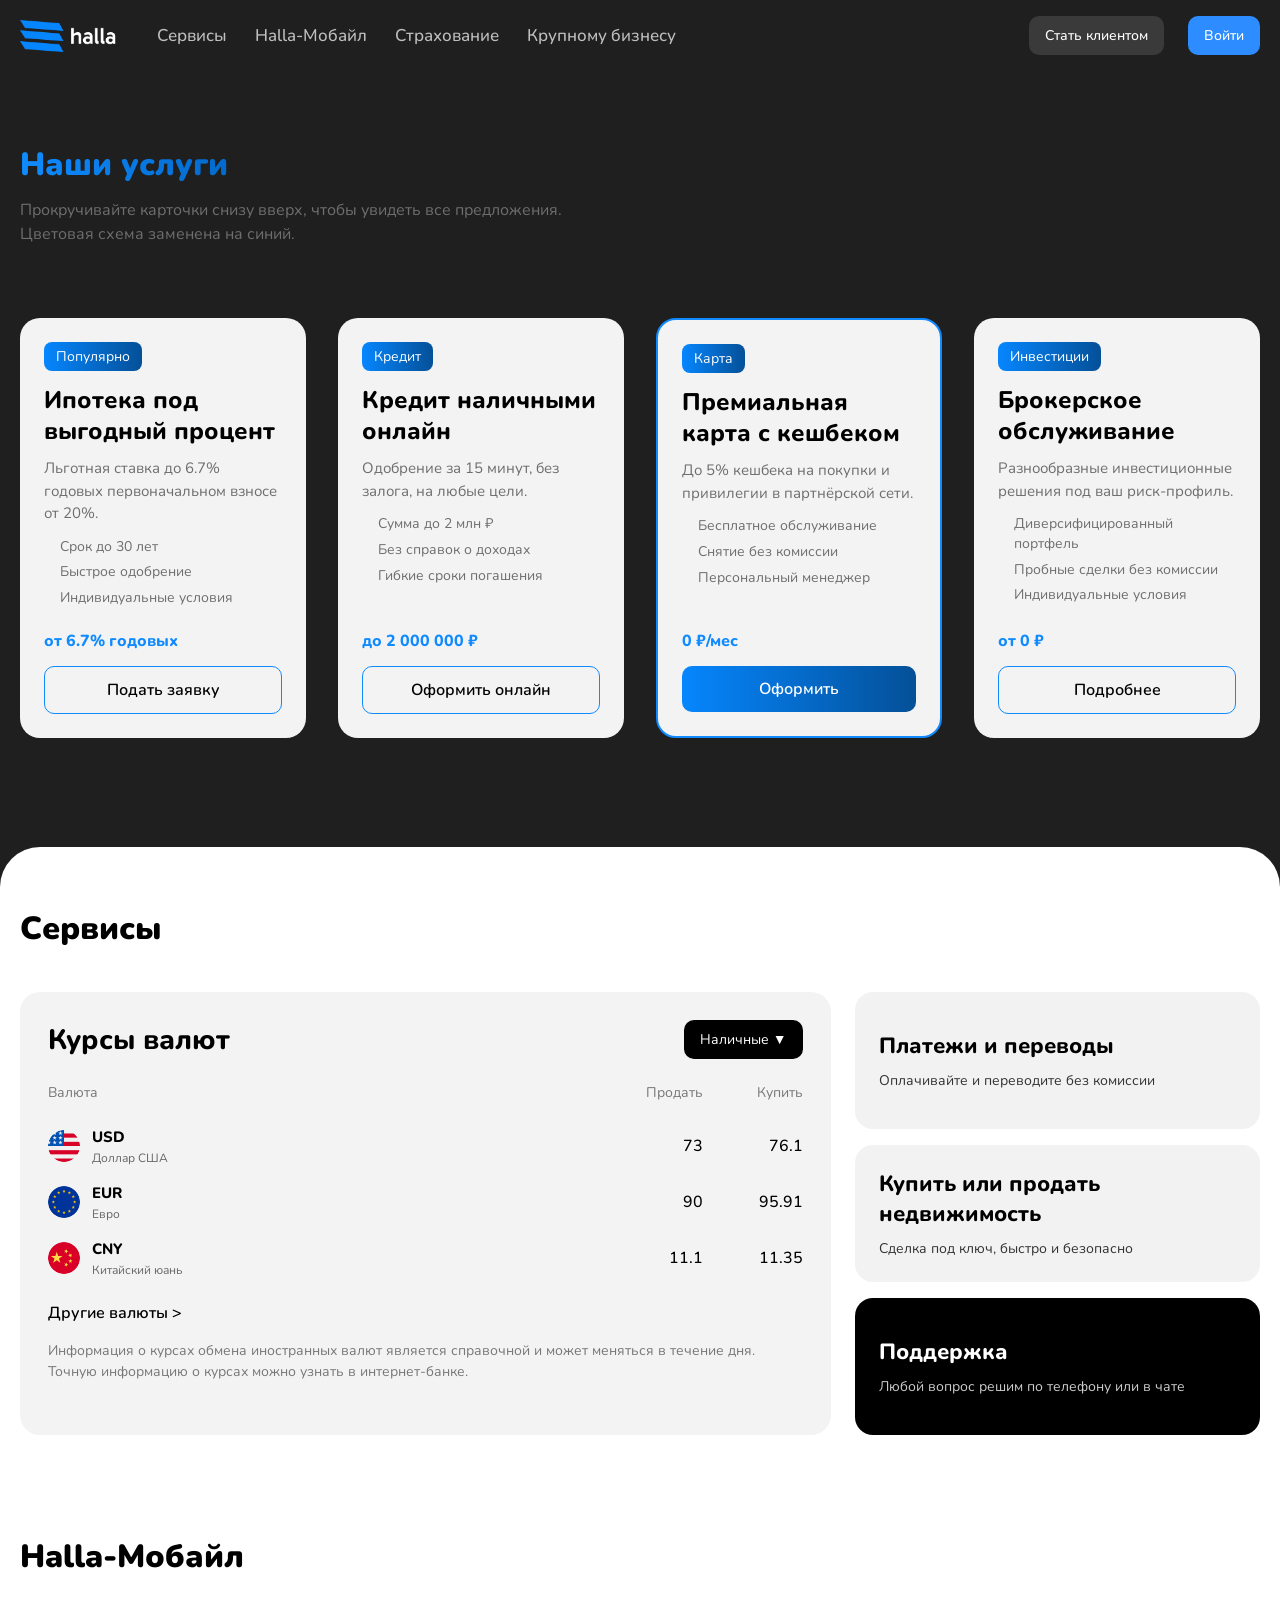
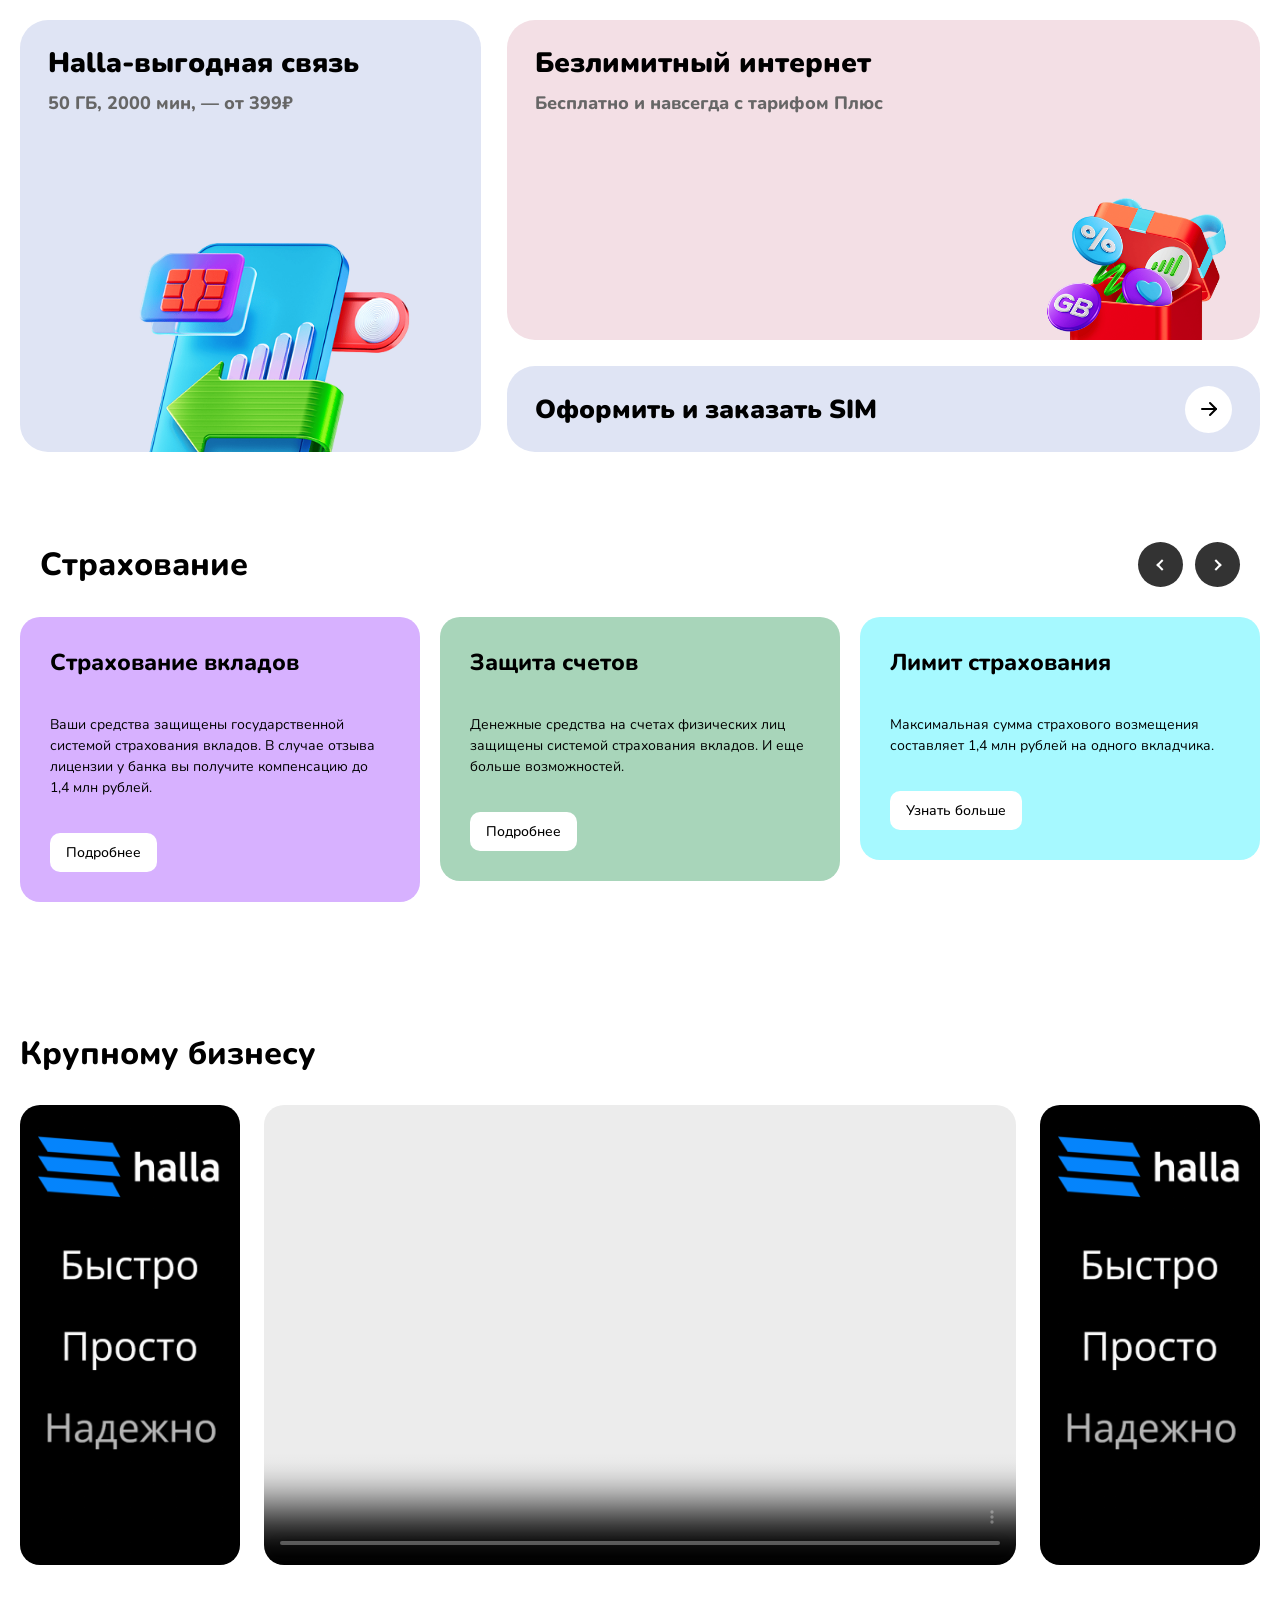
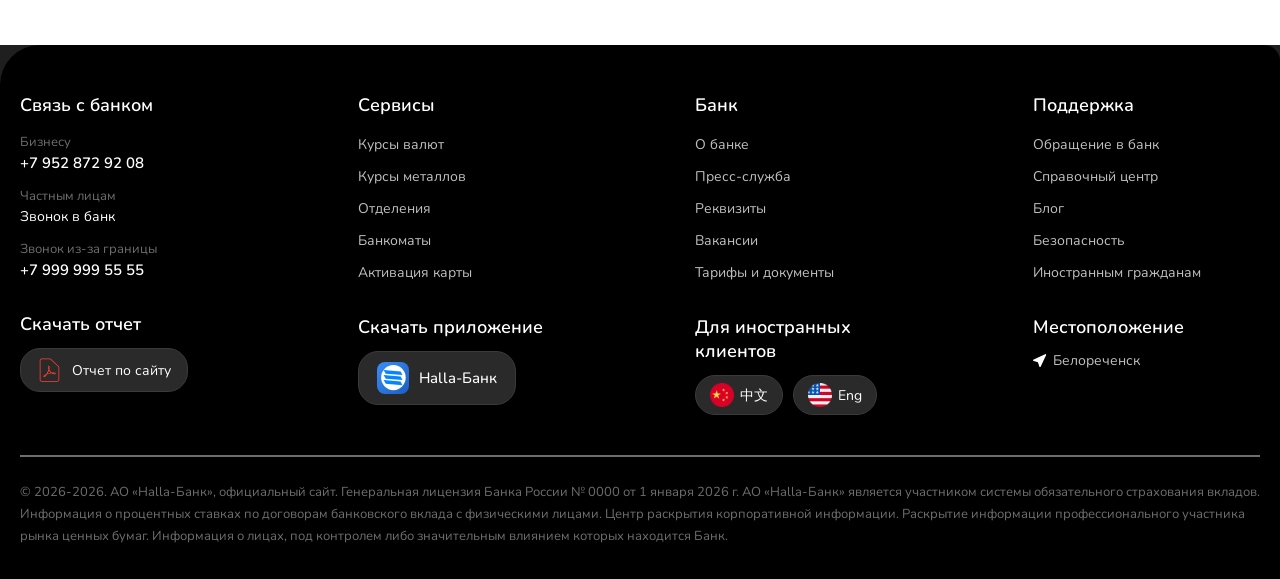
==== commit c1dc3f6d: "Закончена верста сайта" ====
--- a/index.html
+++ b/index.html
@@ -13,24 +13,22 @@
   <link rel="stylesheet" href="components/insurance.css">
   <link rel="stylesheet" href="components/halla_mobile.css">
   <link rel="stylesheet" href="components/header.css">
+  <link rel="stylesheet" href="components/lastsection.css">
   <link rel="stylesheet" href="components/footer.css">
 </head>
 
 <body>
   <header class="header">
     <div class="container">
-
       <div class="logo">
-        <img src="/images/Logo.png" alt="halla">
-      </div>
-
+        <img src="images/Logo.png" alt="halla">
+      </div>
       <nav class="nav">
         <a href="#services-2">Сервисы</a>
         <a href="#halla-mobile">Halla-Мобайл</a>
-        <a href="#">Страхование</a>
-        <a href="#">Крупному бизнесу</a>
+        <a href="#carding">Страхование</a>
+        <a href="#big_business">Крупному бизнесу</a>
       </nav>
-
       <div class="actions">
         <button class="btn secondary">Стать клиентом</button>
         <button class="btn primary">Войти</button>
@@ -76,7 +74,6 @@
           <div class="price">до 2 000 000 ₽</div>
           <button class="btn-outline">Оформить онлайн</button>
         </div>
-
         <div class="card active">
           <span class="badge">Карта</span>
           <h3>Премиальная карта с кешбеком</h3>
@@ -91,7 +88,6 @@
           <div class="price">0 ₽/мес</div>
           <button class="btn-fill">Оформить</button>
         </div>
-
         <div class="card">
           <span class="badge">Инвестиции</span>
           <h3>Брокерское обслуживание</h3>
@@ -106,34 +102,26 @@
           <div class="price">от 0 ₽</div>
           <button class="btn-outline">Подробнее</button>
         </div>
-
       </div>
     </div>
   </section>
-
   <section class="services-2">
     <div class="container">
       <h2 id="services-2" class="services2-title">Сервисы</h2>
     </div>
-
-    <div class="container">
-
+    <div class="container">
       <div class="services2-grid">
-
         <div class="exchange-card">
           <div class="exchange-header">
             <h3>Курсы валют</h3>
             <button class="currency-type">Наличные ▼</button>
           </div>
-
           <div class="exchange-table">
-
             <div class="exchange-row head">
               <span>Валюта</span>
               <span>Продать</span>
               <span>Купить</span>
             </div>
-
             <div class="exchange-row">
               <div class="currency">
                 <img src="images/us.svg" alt="">
@@ -145,7 +133,6 @@
               <span>73</span>
               <span>76.1</span>
             </div>
-
             <div class="exchange-row">
               <div class="currency">
                 <img src="images/eu.svg" alt="">
@@ -157,7 +144,6 @@
               <span>90</span>
               <span>95.91</span>
             </div>
-
             <div class="exchange-row">
               <div class="currency">
                 <img src="images/cn.svg" alt="">
@@ -169,36 +155,27 @@
               <span>11.1</span>
               <span>11.35</span>
             </div>
-
-          </div>
-
+          </div>
           <a href="###" class="more">Другие валюты ></a>
-
           <p class="note">
             Информация о курсах обмена иностранных валют является справочной и может меняться в течение дня. Точную
             информацию о курсах можно узнать в интернет-банке.
           </p>
         </div>
-
         <div class="services-right">
-
           <div class="service-box">
             <h4>Платежи и переводы</h4>
             <p>Оплачивайте и переводите без комиссии</p>
           </div>
-
           <div class="service-box">
             <h4>Купить или продать недвижимость</h4>
             <p>Сделка под ключ, быстро и безопасно</p>
           </div>
-
           <div class="service-box dark">
             <h4>Поддержка</h4>
             <p>Любой вопрос решим по телефону или в чате</p>
           </div>
-
-        </div>
-
+        </div>
       </div>
     </div>
   </section>
@@ -207,36 +184,28 @@
       <h2 id="halla-mobile" class="services2-title">Halla-Мобайл</h2>
     </div>
     <div class="container">
-
       <div class="halla-mobile__grid">
-
         <div class="card-mobile card-mobile--left">
           <div class="card-mobile__content">
             <h3>Halla-выгодная связь</h3>
             <p>50 ГБ, 2000 мин, — от 399₽</p>
           </div>
-
           <div class="card-mobile__image-wrap">
             <img src="images/Halla-Mobile.png" alt="" class="card-mobile__image card-mobile__image--left">
           </div>
         </div>
-
         <div class="halla-mobile__right">
-
           <div class="card-mobile card-mobile--top">
             <div class="card-mobile__content">
               <h3>Безлимитный интернет</h3>
               <p>Бесплатно и навсегда с тарифом Плюс</p>
             </div>
-
             <div class="card-mobile__image-wrap">
               <img src="images/halla-mobile-2.png" alt="" class="card-mobile__image card-mobile__image--top">
             </div>
           </div>
-
           <a href="####" class="card-mobile card-mobile--bottom">
             <span>Оформить и заказать SIM</span>
-
             <div class="card-mobile__arrow">
               <svg width="24" height="24" viewBox="0 0 24 24" fill="none" xmlns="http://www.w3.org/2000/svg">
                 <path d="M5 12H19" stroke="black" stroke-width="2" stroke-linecap="round" />
@@ -245,7 +214,6 @@
               </svg>
             </div>
           </a>
-
         </div>
       </div>
     </div>
@@ -253,14 +221,13 @@
   <section class="insurance-section">
     <div class="container">
       <div class="section-header">
-        <h2 class="section-title">Страхование</h2>
+        <h2 id="carding" class="section-title">Страхование</h2>
         <div class="slider-controls">
           <div class="swiper-button-prev-custom"></div>
           <div class="swiper-button-next-custom"></div>
         </div>
       </div>
     </div>
-
     <div class="swiper insurance-slider">
       <div class="swiper-wrapper">
         <div class="swiper-slide carding purple">
@@ -299,7 +266,128 @@
     </div>
     </div>
   </section>
-
+  <section class="business-section">
+    <div class="container">
+      <div class="section-header">
+        <h2 id="big_business" class="section-title">Крупному бизнесу</h2>
+      </div>
+    </div>
+    <div class="container">
+      <div class="business-section__wrapper">
+        <a href="#" class="business-banner">
+          <img src="images/banner.gif" alt="banner" class="business-banner__image">
+        </a>
+        <div class="business-video">
+          <video class="business-video__player" src="videos/business.mp4" poster="images/video-preview.jpg"
+            controls></video>
+        </div>
+        <a href="#" class="business-banner">
+          <img src="images/banner.gif" alt="banner" class="business-banner__image">
+        </a>
+      </div>
+    </div>
+    </div>
+  </section>
+  <footer class="footer">
+    <div class="container">
+      <div class="footer-top">
+        <div class="footer-col">
+          <h4>Связь с банком</h4>
+          <div class="footer-label">Бизнесу</div>
+          <a href="tel:+79999999999" class="footer-phone">+7 952 872 92 08</a>
+          <div class="footer-label">Частным лицам</div>
+          <a href="#" class="footer-link-plain">Звонок в банк</a>
+          <div class="footer-label">Звонок из-за границы</div>
+          <a href="tel:+79999995555" class="footer-phone">+7 999 999 55 55</a>
+          <div class="footer-col-sub">
+            <h4>Скачать отчет</h4>
+            <a href="#" class="footer-download-btn">
+              <img src="images/pdf.svg" alt="">
+              Отчет по сайту
+            </a>
+          </div>
+        </div>
+        <div class="footer-col">
+          <div class="footer-nav-col">
+            <h4>Сервисы</h4>
+            <ul>
+              <li><a href="#">Курсы валют</a></li>
+              <li><a href="#">Курсы металлов</a></li>
+              <li><a href="#">Отделения</a></li>
+              <li><a href="#">Банкоматы</a></li>
+              <li><a href="#">Активация карты</a></li>
+            </ul>
+          </div>
+          <div class="footer-col-sub">
+            <h4>Скачать приложение</h4>
+            <a href="#" class="footer-app-btn">
+              <div class="footer-app-icon">
+                <img src="images/halla-mobile-app.svg" alt="Halla">
+              </div>
+              Halla-Банк
+            </a>
+          </div>
+        </div>
+        <div class="footer-col">
+          <div class="footer-nav-col">
+            <h4>Банк</h4>
+            <ul>
+              <li><a href="#">О банке</a></li>
+              <li><a href="#">Пресс-служба</a></li>
+              <li><a href="#">Реквизиты</a></li>
+              <li><a href="#">Вакансии</a></li>
+              <li><a href="#">Тарифы и документы</a></li>
+            </ul>
+          </div>
+          <div class="footer-col-sub">
+            <h4>Для иностранных клиентов</h4>
+            <div class="footer-lang-row">
+              <a href="cn.html" class="footer-lang-btn">
+                <img src="images/cn.svg" alt="CN" class="footer-lang-icon">
+                中文
+              </a>
+              <a href="eng.html" class="footer-lang-btn">
+                <img src="images/us.svg" alt="EN" class="footer-lang-icon">
+                Eng
+              </a>
+            </div>
+          </div>
+        </div>
+        <div class="footer-col">
+          <div class="footer-nav-col">
+            <h4>Поддержка</h4>
+            <ul>
+              <li><a href="#">Обращение в банк</a></li>
+              <li><a href="#">Справочный центр</a></li>
+              <li><a href="#">Блог</a></li>
+              <li><a href="#">Безопасность</a></li>
+              <li><a href="#">Иностранным гражданам</a></li>
+            </ul>
+          </div>
+          <div class="footer-col-sub">
+            <h4>Местоположение</h4>
+            <div class="footer-location-row">
+              <img style="width: 14px; height: 14px;" src="images/locationcursor.svg" alt="">
+              Белореченск
+            </div>
+          </div>
+        </div>
+      </div>
+    </div>
+    <div class="container">
+      <hr class="footer-divider">
+    </div>
+    <div class="container">
+      <div class="footer-legal">
+        <p>© 2026-2026. АО «Halla-Банк», официальный сайт. Генеральная лицензия Банка России № 0000 от 1 января 2026 г.
+          АО
+          «Halla-Банк» является участником системы обязательного страхования вкладов. Информация о процентных ставках по
+          договорам банковского вклада с физическими лицами. Центр раскрытия корпоративной информации. Раскрытие
+          информации профессионального участника рынка ценных бумаг. Информация о лицах, под контролем либо значительным
+          влиянием которых находится Банк.</p>
+      </div>
+    </div>
+  </footer>
   <link rel="stylesheet" href="https://cdn.jsdelivr.net/npm/swiper@11/swiper-bundle.min.css" />
   <script src="https://cdn.jsdelivr.net/npm/swiper@11/swiper-bundle.min.js"></script>
   <script>
--- a/css/style.css
+++ b/css/style.css
@@ -1,8 +1,9 @@
 /* =========================
    СЕКЦИЯ "СЕРВИСЫ"
 ========================= */
-html {
+body {
   scroll-behavior: smooth;
+
 }
 
 .services-2 {
--- a/components/card.css
+++ b/components/card.css
@@ -1,7 +1,3 @@
-/* =========================
-   BASE
-========================= */
-
 body {
     font-family: 'Nunito', sans-serif;
     background: #1f1f1f;
@@ -10,9 +6,6 @@
     overflow-x: hidden;
 }
 
-/* =========================
-   CONTAINER
-========================= */
 
 .container {
     width: 100%;
@@ -22,15 +15,9 @@
     box-sizing: border-box;
 }
 
-/* =========================
-   SERVICES SECTION
-========================= */
-
 .services {
     margin-top: 72px;
 }
-
-/* TITLE */
 
 .services-title {
     margin-top: 72px;
@@ -41,8 +28,6 @@
     -webkit-text-fill-color: transparent;
 }
 
-/* SUBTITLE */
-
 .services-subtitle {
     margin-top: 12px;
     color: #6E6E6E;
@@ -50,26 +35,18 @@
     line-height: 1.5;
 }
 
-/* =========================
-   CARDS GRID
-========================= */
 
 .cards {
     margin-bottom: 109px;
 
     display: grid;
 
-    /* АДАПТИВНАЯ СЕТКА */
     grid-template-columns: repeat(auto-fit, minmax(260px, 1fr));
 
     gap: 32px;
 
     width: 100%;
 }
-
-/* =========================
-   CARD
-========================= */
 
 .card {
     background: #f3f3f3;
@@ -89,26 +66,17 @@
 
     transition: transform 0.35s ease;
 
-    /* ВАЖНО */
     min-width: 0;
 }
-
-/* HOVER */
 
 .card:hover {
     transform: translateY(-6px);
 }
 
-/* ACTIVE */
-
 .card.active {
     border: 2px solid #108BFF;
 }
 
-/* =========================
-   BADGE
-========================= */
-
 .badge {
     align-self: flex-start;
 
@@ -124,10 +92,6 @@
 
     margin-bottom: 14px;
 }
-
-/* =========================
-   TITLE
-========================= */
 
 .card h3 {
     font-size: 24px;
@@ -137,10 +101,6 @@
     margin-bottom: 10px;
 }
 
-/* =========================
-   DESCRIPTION
-========================= */
-
 .desc {
     font-size: 15px;
     color: #6E6E6E;
@@ -150,9 +110,6 @@
     line-height: 1.5;
 }
 
-/* =========================
-   LIST
-========================= */
 
 .card ul {
     padding-left: 16px;
@@ -166,9 +123,6 @@
     line-height: 1.4;
 }
 
-/* =========================
-   PRICE
-========================= */
 
 .price {
     margin-top: auto;
@@ -180,10 +134,6 @@
 
     margin-bottom: 14px;
 }
-
-/* =========================
-   BUTTONS
-========================= */
 
 .btn-outline,
 .btn-fill {
@@ -200,8 +150,6 @@
     width: 100%;
 }
 
-/* OUTLINE */
-
 .btn-outline {
     border: 1px solid #108BFF;
 
@@ -210,8 +158,6 @@
     color: #000;
 }
 
-/* FILL */
-
 .btn-fill {
     border: none;
 
@@ -220,9 +166,6 @@
     color: #fff;
 }
 
-/* =========================
-   TABLET
-========================= */
 
 @media (max-width: 992px) {
 
@@ -238,10 +181,6 @@
         font-size: 22px;
     }
 }
-
-/* =========================
-   MOBILE
-========================= */
 
 @media (max-width: 768px) {
 
@@ -276,10 +215,6 @@
         font-size: 13px;
     }
 }
-
-/* =========================
-   SMALL MOBILE
-========================= */
 
 @media (max-width: 480px) {
 
--- a/components/insurance.css
+++ b/components/insurance.css
@@ -27,7 +27,6 @@
     font-weight: bold;
 }
 
-/* Кнопки управления */
 .slider-controls {
     display: flex;
     align-items: center;
--- a/components/halla_mobile.css
+++ b/components/halla_mobile.css
@@ -29,15 +29,11 @@
   gap: 26px;
 }
 
-/* CARD */
-
 .card-mobile {
   position: relative;
   overflow: hidden;
   border-radius: 28px;
 }
-
-/* LEFT CARD */
 
 .card-mobile--left {
   width: 100%;
@@ -53,8 +49,6 @@
   transform: translateY(-6px);
 }
 
-/* TOP RIGHT CARD */
-
 .card-mobile--top {
   width: 100%;
   max-width: 825px;
@@ -68,8 +62,6 @@
 .card-mobile--top:hover {
   transform: translateY(-6px);
 }
-
-/* BOTTOM CARD */
 
 .card-mobile--bottom {
   width: 100%;
@@ -88,8 +80,6 @@
   transform: translateY(-6px);
 }
 
-/* CONTENT */
-
 .card-mobile__content {
   position: relative;
   z-index: 2;
@@ -110,15 +100,11 @@
   color: #666;
 }
 
-/* IMAGE WRAP */
-
 .card-mobile__image-wrap {
   position: absolute;
   inset: 0;
   pointer-events: none;
 }
-
-/* LEFT IMAGE */
 
 .card-mobile__image--left {
   position: absolute;
@@ -131,8 +117,6 @@
   object-fit: contain;
 }
 
-/* TOP IMAGE */
-
 .card-mobile__image--top {
   position: absolute;
   right: 10px;
@@ -143,15 +127,11 @@
   object-fit: contain;
 }
 
-/* BOTTOM TEXT */
-
 .card-mobile--bottom span {
   font-size: 26px;
   font-weight: 800;
   color: #000;
 }
-
-/* ARROW */
 
 .card-mobile__arrow {
   width: 47px;
@@ -164,11 +144,6 @@
   flex-shrink: 0;
 }
 
-/* =========================
-   ADAPTIVE
-========================= */
-
-
 
 @media (max-width: 900px) {
   .halla-mobile__grid {
--- a/components/header.css
+++ b/components/header.css
@@ -8,6 +8,7 @@
   margin: 0 auto;
   display: flex;
   align-items: center;
+  
 }
 
 .logo img {
--- a/components/lastsection.css
+++ b/components/lastsection.css
@@ -0,0 +1,142 @@
+.business-section {
+    padding: 80px 0;
+    background: #fff;
+
+    font-family: 'Nunito', sans-serif;
+}
+
+.business-section__wrapper {
+    display: grid;
+
+    grid-template-columns:
+        minmax(140px, 220px)
+        1fr
+        minmax(140px, 220px);
+
+    gap: 24px;
+
+    width: 100%;
+
+    align-items: stretch;
+}
+
+.business-banner {
+    width: 100%;
+    height: 460px;
+
+    overflow: hidden;
+
+    border-radius: 20px;
+
+    display: block;
+
+    transition: transform 0.35s ease;
+}
+
+.business-banner:hover {
+    transform: translateY(-6px);
+}
+
+.business-banner__image {
+    width: 100%;
+    height: 100%;
+
+    object-fit: cover;
+
+    display: block;
+}
+
+.business-video {
+    width: 100%;
+    height: 460px;
+
+    overflow: hidden;
+
+    border-radius: 20px;
+
+    background: #ececec;
+}
+
+.business-video__player {
+    width: 100%;
+    height: 100%;
+
+    object-fit: cover;
+
+    display: block;
+}
+
+@media (max-width: 1200px) {
+
+    .business-section__wrapper {
+        grid-template-columns:
+            minmax(120px, 180px)
+            1fr
+            minmax(120px, 180px);
+    }
+
+    .business-banner,
+    .business-video {
+        height: 380px;
+    }
+}
+
+@media (max-width: 900px) {
+
+    .business-section {
+        padding: 60px 0;
+    }
+
+    .business-section__wrapper {
+        grid-template-columns: 1fr;
+
+        gap: 20px;
+    }
+
+    .business-video {
+        order: 1;
+        height: 320px;
+    }
+
+    .business-banner {
+        order: 2;
+        height: 220px;
+    }
+}
+
+@media (max-width: 899px) {
+
+    .business-video {
+        height: 260px;
+    }
+
+    .business-banner {
+        display: none;
+        height: 200px;
+    }
+}
+@media (max-width: 768px) {
+
+    .business-video {
+        height: 260px;
+    }
+
+    .business-banner {
+        display: none;
+        height: 200px;
+    }
+}
+
+@media (max-width: 480px) {
+
+    .business-video {
+        height: 220px;
+        border-radius: 16px;
+    }
+
+    .business-banner {
+        display: none;
+        height: 170px;
+        border-radius: 16px;
+    }
+}
--- a/components/footer.css
+++ b/components/footer.css
@@ -0,0 +1,235 @@
+.footer {
+  background-color: #000000;
+  color: #ffffff;
+  padding: 48px 0 0 0;
+  border-radius: 40px 16px 0 0;
+
+}
+.footer-top {
+  display: grid;
+  grid-template-columns: repeat(4, 1fr);
+  gap: 110px;
+  padding-bottom: 40px;
+}
+
+.footer-col h4 {
+  font-size: 18px;
+  font-weight: 600;
+  margin-bottom: 16px;
+  color: #ffffff;
+}
+
+.footer-col-sub {
+  margin-top: 32px;
+}
+
+.footer-col-sub h4 {
+  font-size: 18px;
+  font-weight: 600;
+  margin-bottom: 12px;
+  color: #ffffff;
+}
+
+/* ---- Contact info ---- */
+.footer-label {
+  font-size: 13px;
+  color: #6E6E6E;
+  margin-bottom: 2px;
+  margin-top: 14px;
+}
+
+.footer-phone {
+  font-size: 15px;
+  font-weight: 600;
+  color: #ffffff;
+  text-decoration: none;
+  display: block;
+}
+
+.footer-link-plain {
+  font-size: 14px;
+  color: #ffffff;
+  text-decoration: none;
+  display: block;
+}
+
+.footer-link-plain:hover {
+  text-decoration: underline;
+}
+
+/* ---- PDF download button ---- */
+.footer-download-btn {
+  display: inline-flex;
+  align-items: center;
+  gap: 10px;
+  background: #2a2a2a;
+  border: 1px solid #3a3a3a;
+  border-radius: 20px;
+  padding: 9px 16px;
+  color: #ffffff;
+  font-size: 14px;
+  text-decoration: none;
+  transition: background 0.2s;
+  cursor: pointer;
+}
+
+.footer-download-btn:hover {
+  background: #333333;
+}
+
+.footer-pdf-icon {
+  width: 28px;
+  height: 28px;
+  background: #e74c3c;
+  border-radius: 6px;
+  display: flex;
+  align-items: center;
+  justify-content: center;
+  font-size: 10px;
+  font-weight: 700;
+  color: #ffffff;
+  flex-shrink: 0;
+}
+
+/* ---- Nav links ---- */
+.footer-nav-col ul {
+  list-style: none;
+  padding: 0;
+  margin: 0;
+}
+
+.footer-nav-col ul li {
+  margin-bottom: 10px;
+}
+
+.footer-nav-col ul li a {
+  font-size: 14px;
+  color: #c0c0c0;
+  text-decoration: none;
+  transition: color 0.2s;
+}
+
+.footer-nav-col ul li a:hover {
+  color: #ffffff;
+}
+
+/* ---- App download button ---- */
+.footer-app-btn {
+  display: inline-flex;
+  align-items: center;
+  gap: 10px;
+  background: #2a2a2a;
+  border: 1px solid #3a3a3a;
+  border-radius: 20px;
+  padding: 10px 18px;
+  color: #ffffff;
+  font-size: 15px;
+  font-weight: 500;
+  text-decoration: none;
+  transition: background 0.2s;
+  cursor: pointer;
+}
+
+.footer-app-btn:hover {
+  background: #333333;
+}
+
+.footer-app-icon {
+  width: 32px;
+  height: 32px;
+  border-radius: 8px;
+  background: linear-gradient(135deg, #3a8ef6, #1a5ec4);
+  display: flex;
+  align-items: center;
+  justify-content: center;
+  flex-shrink: 0;
+  overflow: hidden;
+}
+
+.footer-app-icon img {
+  width: 100%;
+  height: 100%;
+  object-fit: contain;
+}
+
+/* ---- Language buttons ---- */
+.footer-lang-row {
+  display: flex;
+  gap: 10px;
+  flex-wrap: wrap;
+}
+
+.footer-lang-btn {
+  display: inline-flex;
+  align-items: center;
+  gap: 6px;
+  background: #2a2a2a;
+  border: 1px solid #3a3a3a;
+  border-radius: 20px;
+  padding: 7px 14px;
+  color: #ffffff;
+  font-size: 14px;
+  text-decoration: none;
+  transition: background 0.2s;
+  cursor: pointer;
+}
+
+.footer-lang-btn:hover {
+  background: #333333;
+}
+
+.footer-flag {
+  font-size: 18px;
+}
+
+/* ---- Location ---- */
+.footer-location-row {
+  display: flex;
+  align-items: center;
+  gap: 6px;
+  font-size: 14px;
+  color: #c0c0c0;
+}
+
+/* ---- Divider ---- */
+.footer-divider {
+    width: 100%;
+
+  border: none;
+  border-top: 2px solid #6E6E6E;
+  margin: 0;
+}
+
+/* ---- Legal text ---- */
+.footer-legal {
+  padding: 24px 0 32px;
+}
+
+.footer-legal p {
+  font-size: 13px;
+  color: #6E6E6E;
+  line-height: 1.7;
+  margin: 0;
+}
+
+/* ===========================
+   RESPONSIVE
+   =========================== */
+@media (max-width: 1024px) {
+  .footer-top {
+    grid-template-columns: repeat(2, 1fr);
+    gap: 32px;
+  }
+}
+
+@media (max-width: 600px) {
+  .footer-top {
+    grid-template-columns: 1fr;
+    gap: 24px;
+  }
+
+  .footer {
+    border-radius: 12px 12px 0 0;
+    padding: 32px 0 0 0;
+  }
+}
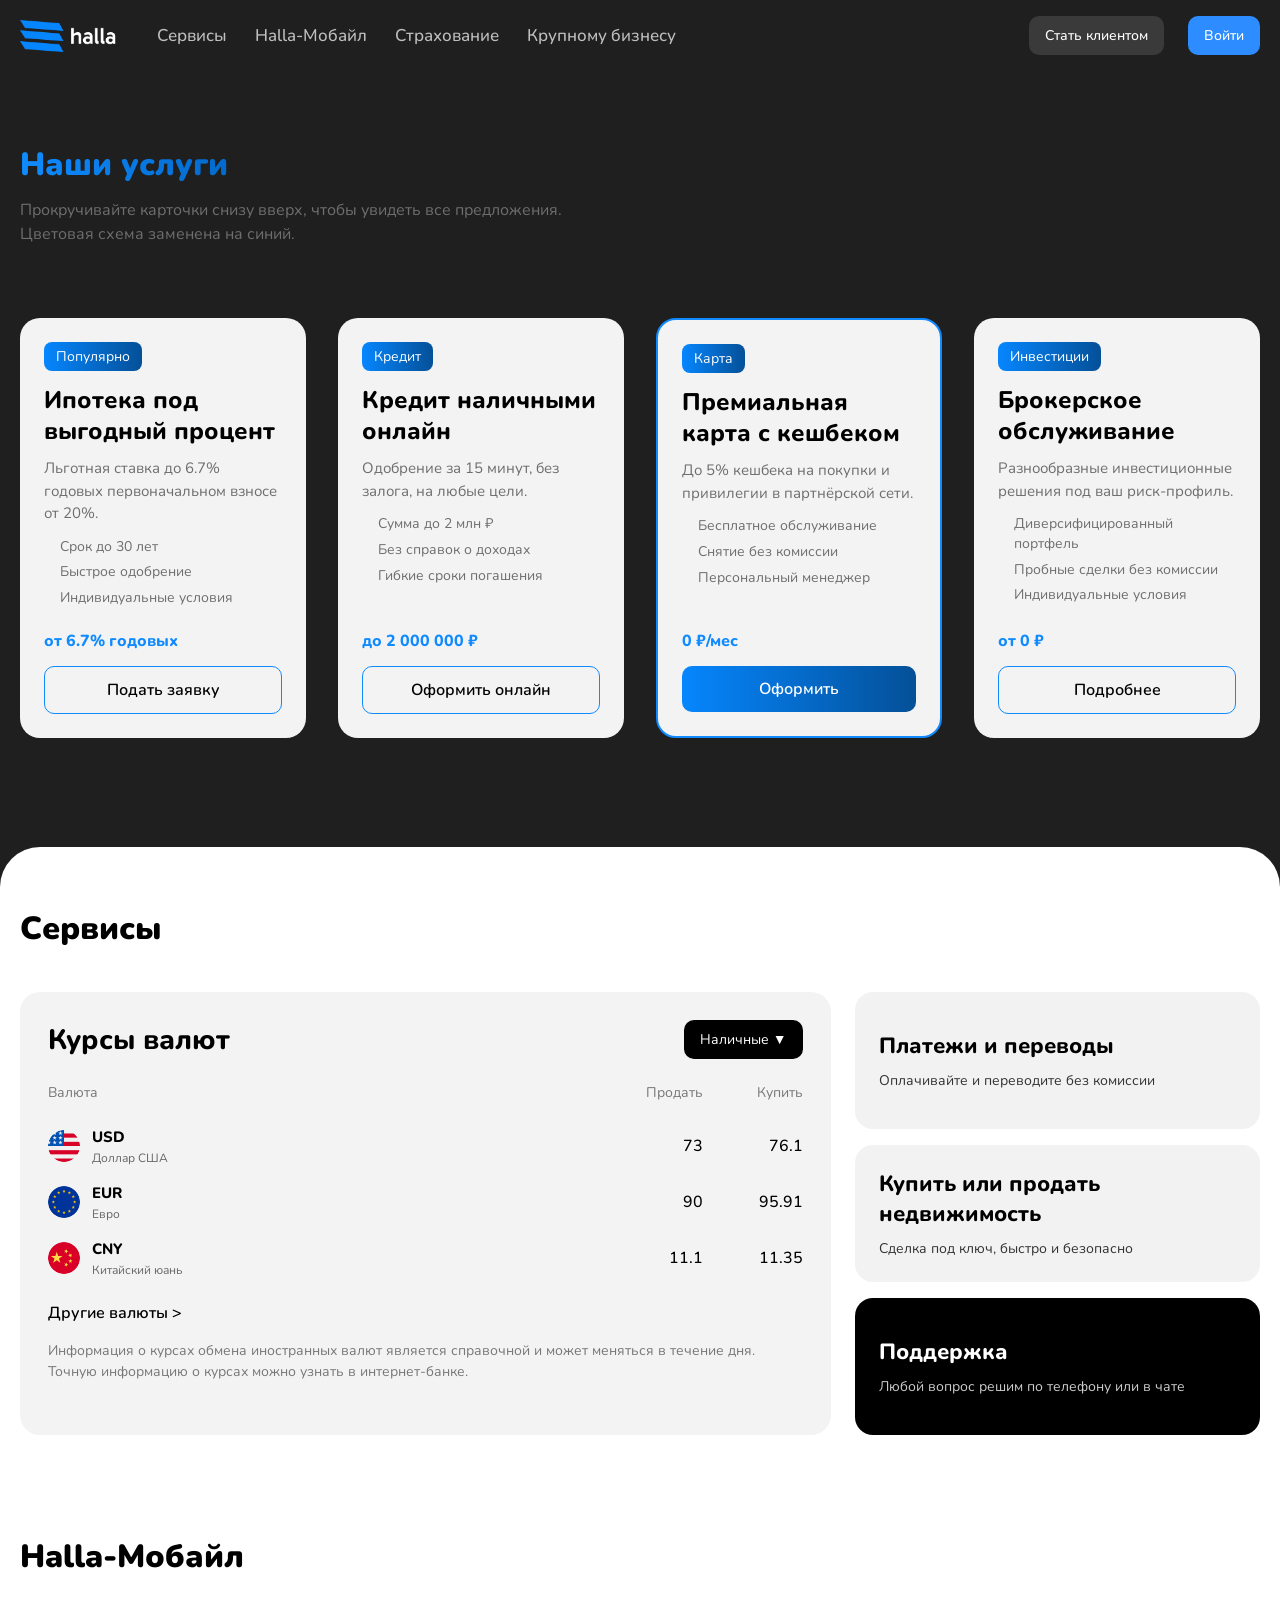
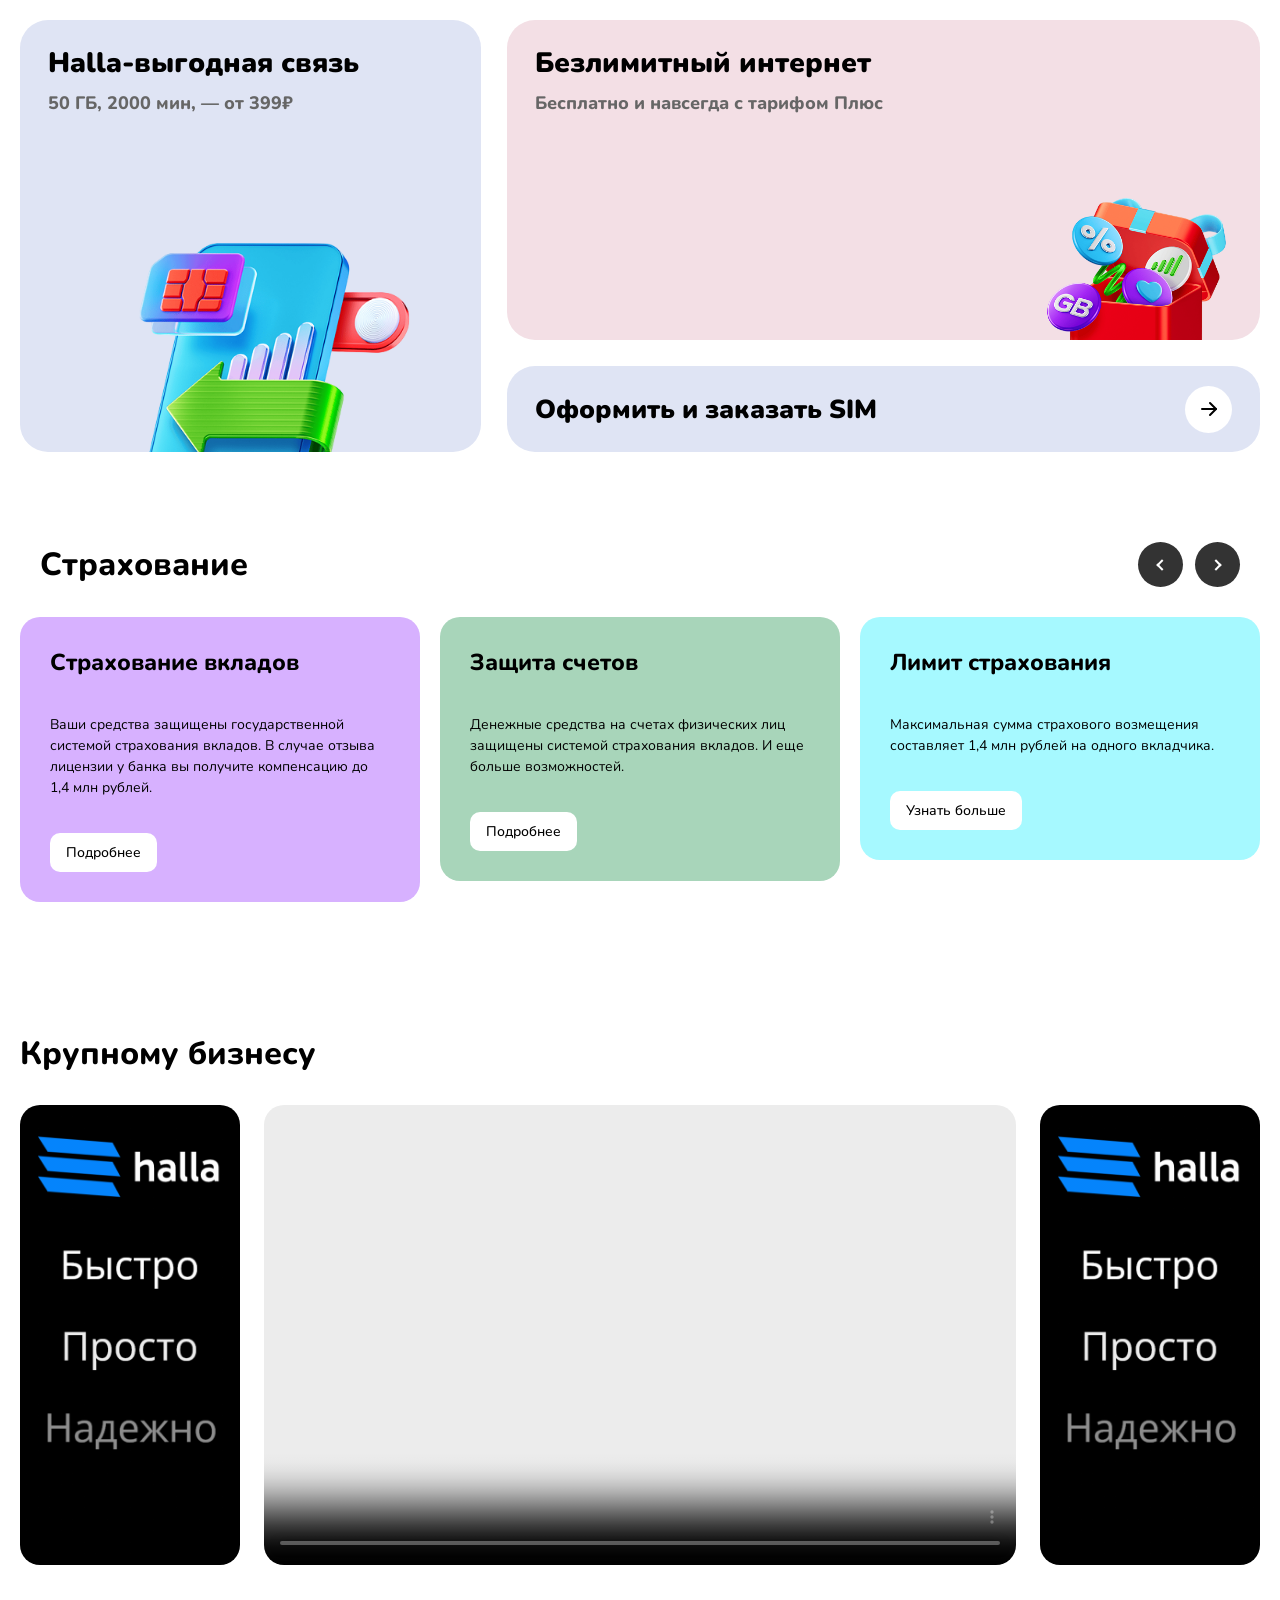
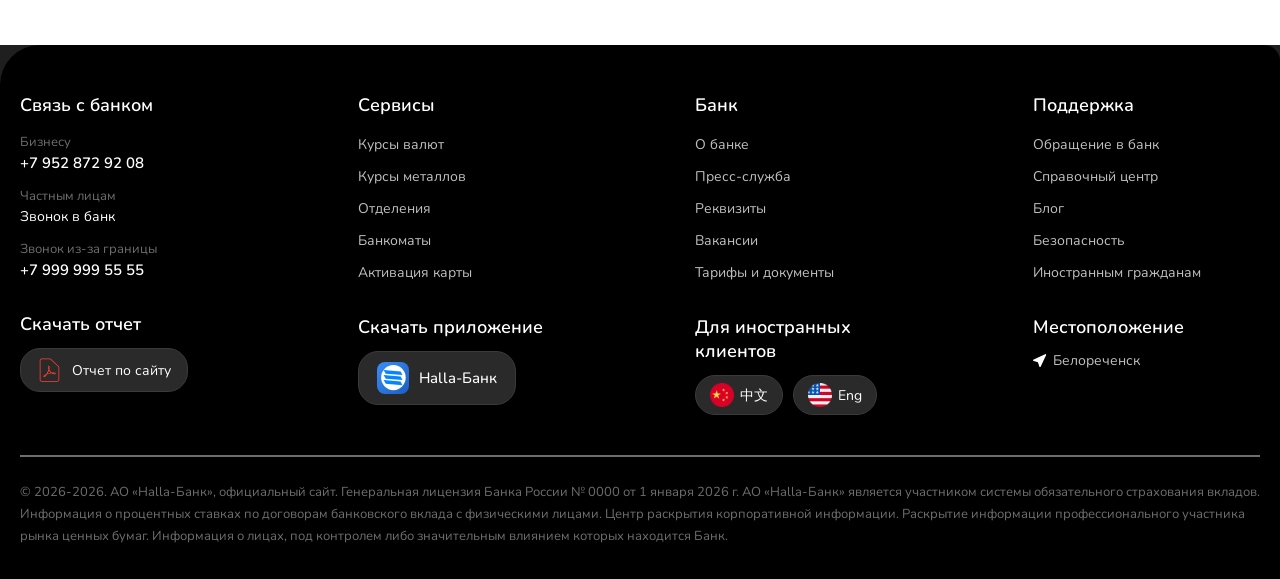
==== commit f030f41e: "Добавленна иконка в шапку" ====
--- a/index.html
+++ b/index.html
@@ -5,6 +5,7 @@
   <meta charset="UTF-8">
   <meta name="viewport" content="width=device-width, initial-scale=1.0">
   <title>Halla-Банк</title>
+  <link rel="icon" type="image/gif" href="images/icontitle.png">
   <link rel="stylesheet" href="css/global/reset.css">
   <link rel="stylesheet" href="css/basic/fonts.css">
   <link rel="stylesheet" href="css/style.css">
--- a/css/basic/fonts.css
+++ b/css/basic/fonts.css
@@ -1,6 +1,6 @@
 @font-face {
     font-family: 'Nunito';
-    src: url('/css/fonts/Nunito-SemiBoldItalic.woff2') format('woff2');
+    src: url('../fonts/Nunito-SemiBoldItalic.woff2') format('woff2');
     font-weight: 600;
     font-style: italic;
     font-display: swap;
@@ -8,7 +8,7 @@
 
 @font-face {
     font-family: 'Nunito';
-    src: url('/css/fonts/Nunito-Italic.woff2') format('woff2');
+    src: url('../fonts/Nunito-Italic.woff2') format('woff2');
     font-weight: normal;
     font-style: italic;
     font-display: swap;
@@ -16,7 +16,7 @@
 
 @font-face {
     font-family: 'Nunito';
-    src: url('/css/fonts/Nunito-Light.woff2') format('woff2');
+    src: url('../fonts/Nunito-Light.woff2') format('woff2');
     font-weight: 300;
     font-style: normal;
     font-display: swap;
@@ -24,7 +24,7 @@
 
 @font-face {
     font-family: 'Nunito';
-    src: url('/css/fonts/Nunito-Black.woff2') format('woff2');
+    src: url('../fonts/Nunito-Black.woff2') format('woff2');
     font-weight: 900;
     font-style: normal;
     font-display: swap;
@@ -32,7 +32,7 @@
 
 @font-face {
     font-family: 'Nunito';
-    src: url('/css/fonts/Nunito-BlackItalic.woff2') format('woff2');
+    src: url('../fonts/Nunito-BlackItalic.woff2') format('woff2');
     font-weight: 900;
     font-style: italic;
     font-display: swap;
@@ -40,7 +40,7 @@
 
 @font-face {
     font-family: 'Nunito';
-    src: url('/css/fonts/Nunito-Bold.woff2') format('woff2');
+    src: url('../fonts/Nunito-Bold.woff2') format('woff2');
     font-weight: bold;
     font-style: normal;
     font-display: swap;
@@ -48,7 +48,7 @@
 
 @font-face {
     font-family: 'Nunito';
-    src: url('/css/fonts/Nunito-BoldItalic.woff2') format('woff2');
+    src: url('../fonts/Nunito-BoldItalic.woff2') format('woff2');
     font-weight: bold;
     font-style: italic;
     font-display: swap;
@@ -56,7 +56,7 @@
 
 @font-face {
     font-family: 'Nunito';
-    src: url('/css/fonts/Nunito-ExtraBold.woff2') format('woff2');
+    src: url('../fonts/Nunito-ExtraBold.woff2') format('woff2');
     font-weight: bold;
     font-style: normal;
     font-display: swap;
@@ -64,7 +64,7 @@
 
 @font-face {
     font-family: 'Nunito';
-    src: url('/css/fonts/Nunito-ExtraBoldItalic.woff2') format('woff2');
+    src: url('../fonts/Nunito-ExtraBoldItalic.woff2') format('woff2');
     font-weight: bold;
     font-style: italic;
     font-display: swap;
@@ -72,7 +72,7 @@
 
 @font-face {
     font-family: 'Nunito';
-    src: url('/css/fonts/Nunito-ExtraLight.woff2') format('woff2');
+    src: url('../fonts/Nunito-ExtraLight.woff2') format('woff2');
     font-weight: 200;
     font-style: normal;
     font-display: swap;
@@ -80,7 +80,7 @@
 
 @font-face {
     font-family: 'Nunito';
-    src: url('/css/fonts/Nunito-ExtraLightItalic.woff2') format('woff2');
+    src: url('../fonts/Nunito-ExtraLightItalic.woff2') format('woff2');
     font-weight: 200;
     font-style: italic;
     font-display: swap;
@@ -88,7 +88,7 @@
 
 @font-face {
     font-family: 'Nunito';
-    src: url('/css/fonts/Nunito-LightItalic.woff2') format('woff2');
+    src: url('../fonts/Nunito-LightItalic.woff2') format('woff2');
     font-weight: 300;
     font-style: italic;
     font-display: swap;
@@ -96,7 +96,7 @@
 
 @font-face {
     font-family: 'Nunito';
-    src: url('/css/fonts/Nunito-Medium.woff2') format('woff2');
+    src: url('../fonts/Nunito-Medium.woff2') format('woff2');
     font-weight: 500;
     font-style: normal;
     font-display: swap;
@@ -104,7 +104,7 @@
 
 @font-face {
     font-family: 'Nunito';
-    src: url('/css/fonts/Nunito-MediumItalic.woff2') format('woff2');
+    src: url('../fonts/Nunito-MediumItalic.woff2') format('woff2');
     font-weight: 500;
     font-style: italic;
     font-display: swap;
@@ -112,7 +112,7 @@
 
 @font-face {
     font-family: 'Nunito';
-    src: url('/css/fonts/Nunito-Regular.woff2') format('woff2');
+    src: url('../fonts/Nunito-Regular.woff2') format('woff2');
     font-weight: normal;
     font-style: normal;
     font-display: swap;
@@ -120,7 +120,7 @@
 
 @font-face {
     font-family: 'Nunito';
-    src: url('/css/fonts/Nunito-SemiBold.woff2') format('woff2');
+    src: url('../fonts/Nunito-SemiBold.woff2') format('woff2');
     font-weight: 600;
     font-style: normal;
     font-display: swap;
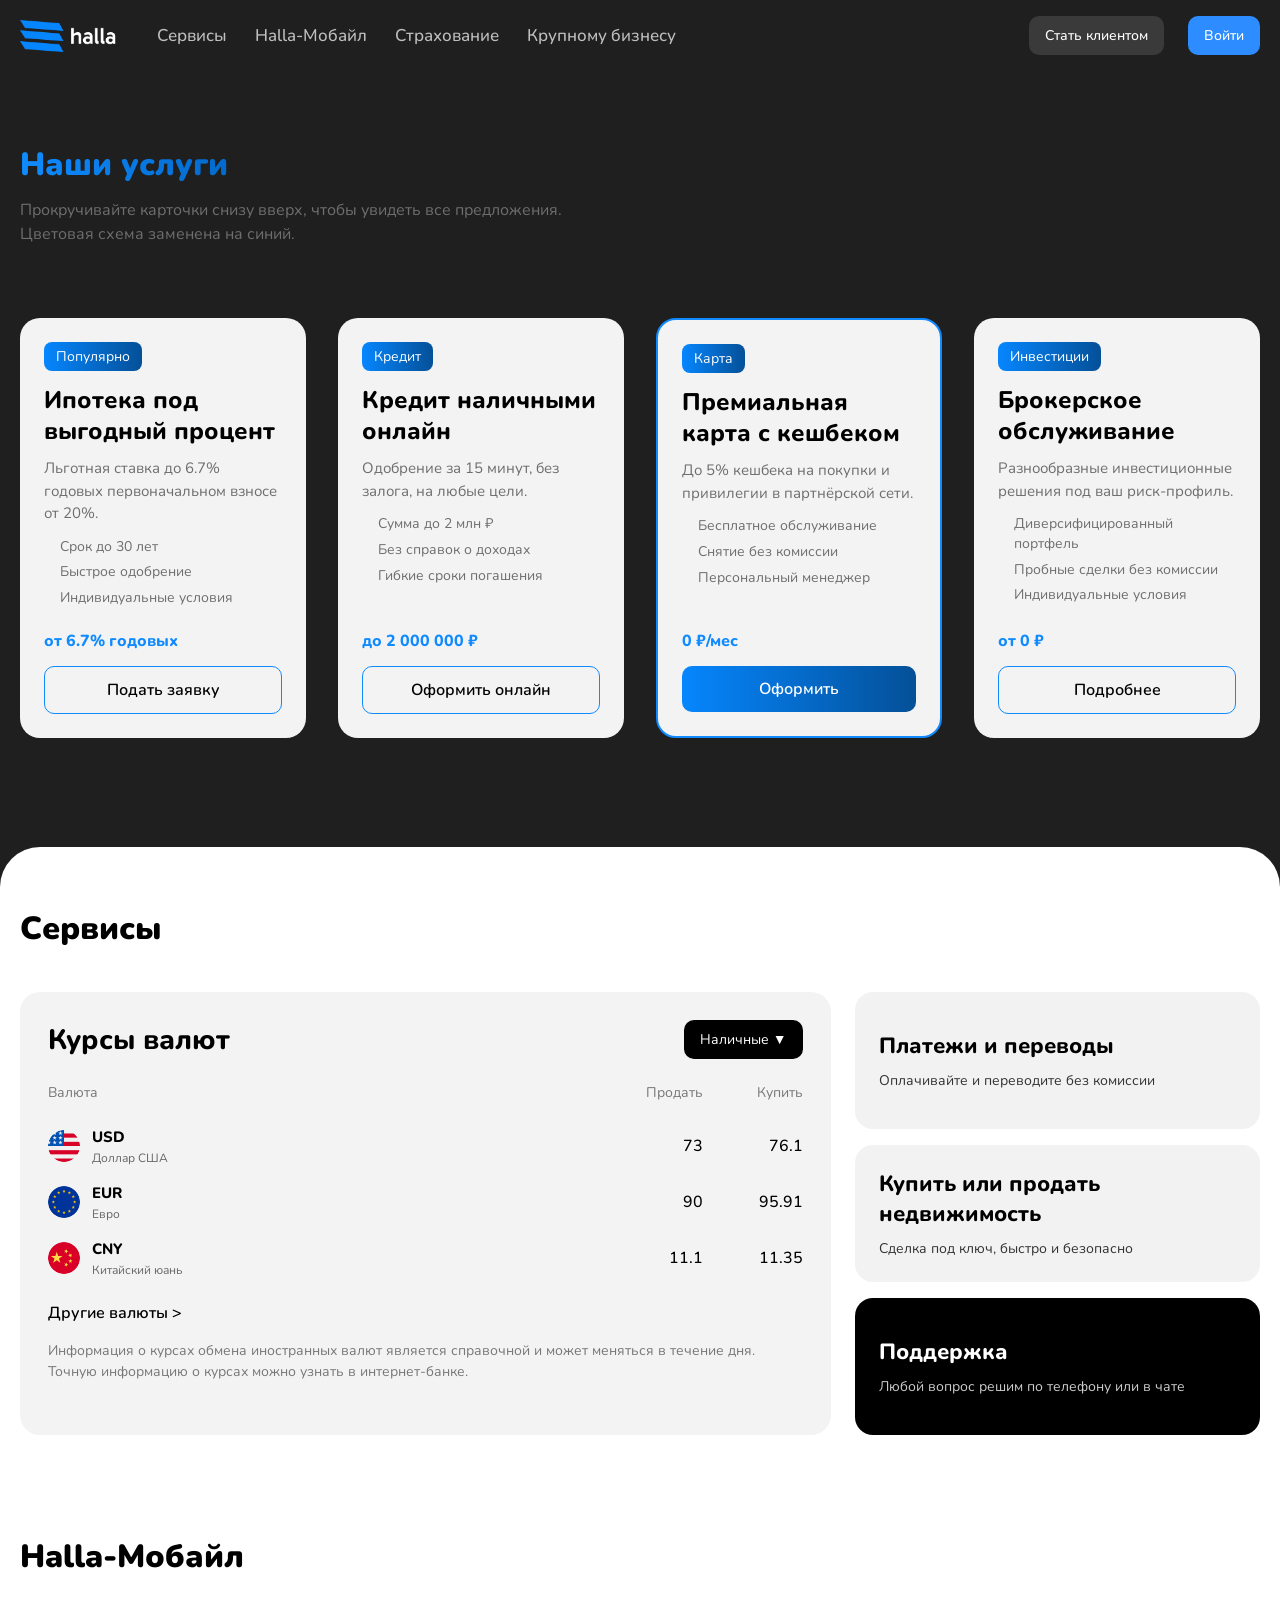
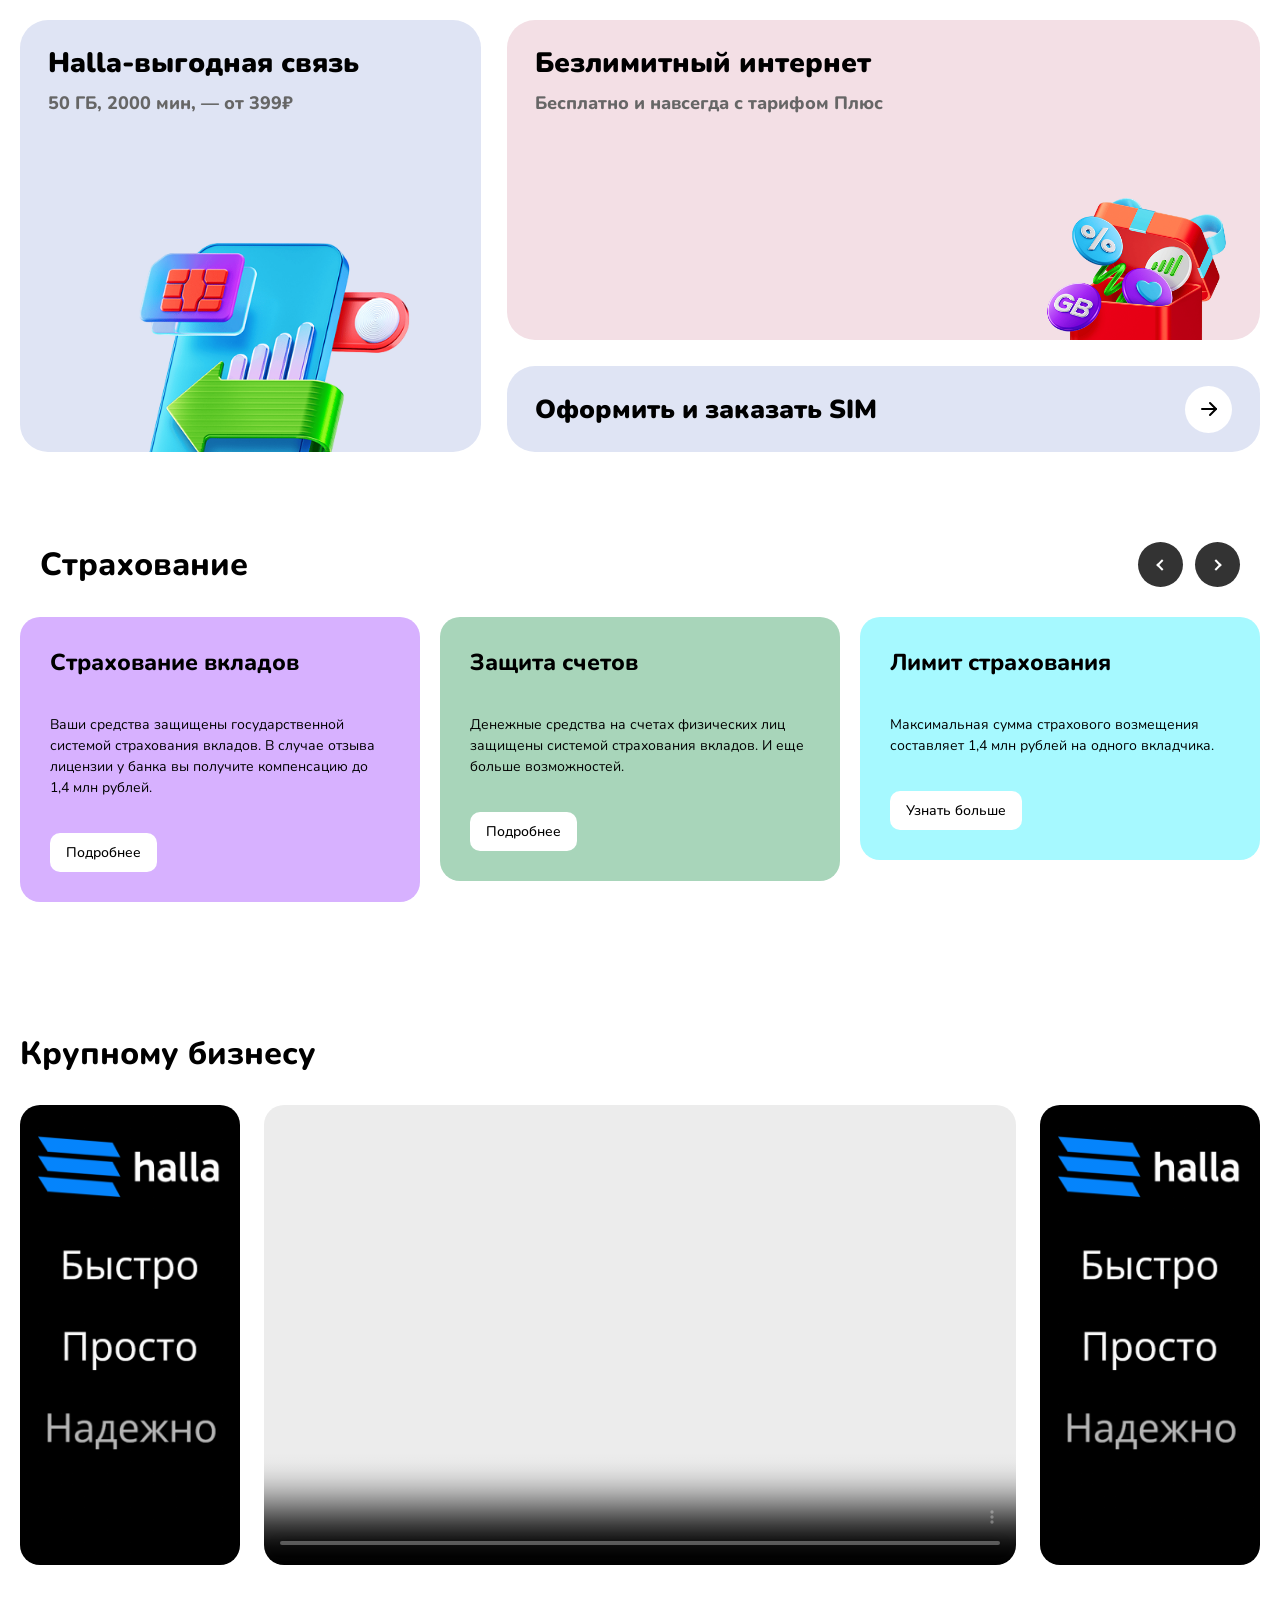
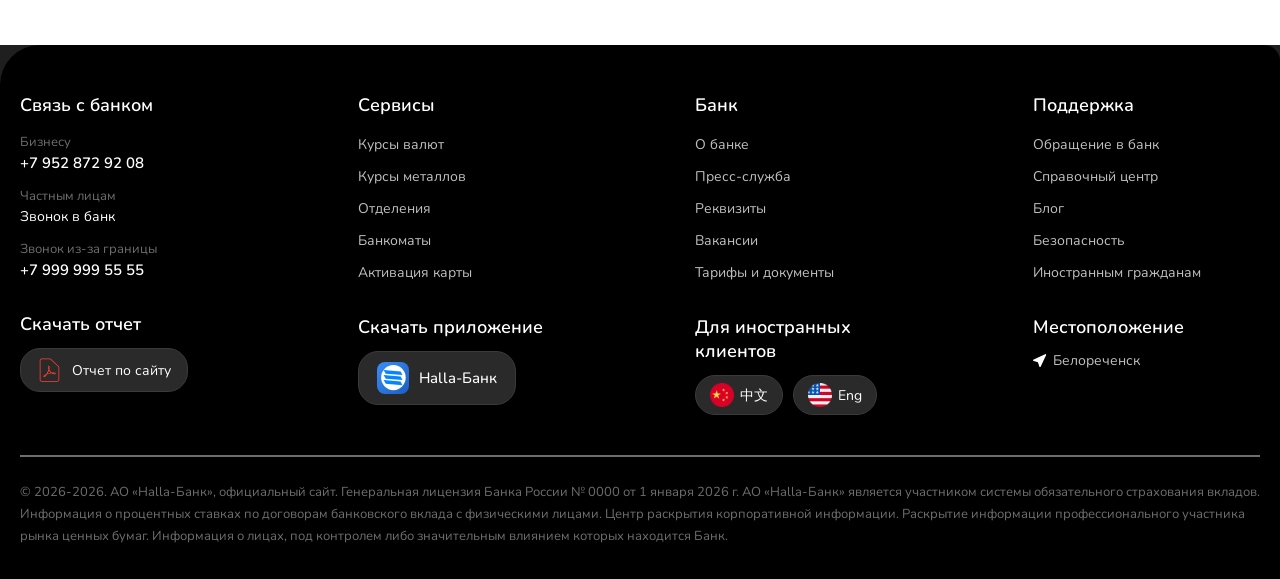
==== commit 82097010: "Почти завершенный проект" ====
--- a/index.html
+++ b/index.html
@@ -3,7 +3,7 @@
 
 <head>
   <meta charset="UTF-8">
-  <meta name="viewport" content="width=device-width, initial-scale=1.0">
+  <meta name="viewport" content="width=device-width, initial-scale=3.0">
   <title>Halla-Банк</title>
   <link rel="icon" type="image/gif" href="images/icontitle.png">
   <link rel="stylesheet" href="css/global/reset.css">
--- a/components/card.css
+++ b/components/card.css
@@ -38,34 +38,23 @@
 
 .cards {
     margin-bottom: 109px;
-
     display: grid;
-
     grid-template-columns: repeat(auto-fit, minmax(260px, 1fr));
-
     gap: 32px;
-
     width: 100%;
 }
 
 .card {
     background: #f3f3f3;
     color: #000;
-
     border-radius: 20px;
-
     padding: 24px;
-
     min-height: 420px;
     width: 100%;
-
     box-sizing: border-box;
-
     display: flex;
     flex-direction: column;
-
     transition: transform 0.35s ease;
-
     min-width: 0;
 }
 
@@ -79,17 +68,11 @@
 
 .badge {
     align-self: flex-start;
-
     font-size: 14px;
-
     padding: 5px 12px;
-
     border-radius: 8px;
-
     color: #fff;
-
     background: linear-gradient(90deg, #0686FE, #045098);
-
     margin-bottom: 14px;
 }
 
@@ -97,16 +80,13 @@
     font-size: 24px;
     font-weight: 700;
     line-height: 1.3;
-
     margin-bottom: 10px;
 }
 
 .desc {
     font-size: 15px;
     color: #6E6E6E;
-
     margin-bottom: 12px;
-
     line-height: 1.5;
 }
 
@@ -126,43 +106,31 @@
 
 .price {
     margin-top: auto;
-
     font-size: 16px;
     font-weight: 700;
-
     color: #108BFF;
-
     margin-bottom: 14px;
 }
 
 .btn-outline,
 .btn-fill {
     border-radius: 10px;
-
     padding: 12px;
-
     font-weight: 600;
-
     cursor: pointer;
-
     transition: 0.3s ease;
-
     width: 100%;
 }
 
 .btn-outline {
     border: 1px solid #108BFF;
-
     background: transparent;
-
     color: #000;
 }
 
 .btn-fill {
     border: none;
-
     background: linear-gradient(90deg, #0686FE, #045098);
-
     color: #fff;
 }
 
--- a/components/halla_mobile.css
+++ b/components/halla_mobile.css
@@ -2,8 +2,6 @@
   padding: 40px 0;
   background-color: #fff;
 }
-
-/* TITLE */
 
 .halla-mobile__title {
   margin: 0 0 28px;
@@ -12,9 +10,6 @@
   line-height: 1;
   color: #000;
 }
-
-/* GRID */
-
 .halla-mobile__grid {
   display: grid;
   grid-template-columns: 461px minmax(320px, 825px);
@@ -34,7 +29,6 @@
   overflow: hidden;
   border-radius: 28px;
 }
-
 .card-mobile--left {
   width: 100%;
   max-width: 461px;
--- a/components/footer.css
+++ b/components/footer.css
@@ -30,7 +30,6 @@
   color: #ffffff;
 }
 
-/* ---- Contact info ---- */
 .footer-label {
   font-size: 13px;
   color: #6E6E6E;
@@ -57,7 +56,6 @@
   text-decoration: underline;
 }
 
-/* ---- PDF download button ---- */
 .footer-download-btn {
   display: inline-flex;
   align-items: center;
@@ -91,7 +89,6 @@
   flex-shrink: 0;
 }
 
-/* ---- Nav links ---- */
 .footer-nav-col ul {
   list-style: none;
   padding: 0;
@@ -113,7 +110,6 @@
   color: #ffffff;
 }
 
-/* ---- App download button ---- */
 .footer-app-btn {
   display: inline-flex;
   align-items: center;
@@ -152,7 +148,6 @@
   object-fit: contain;
 }
 
-/* ---- Language buttons ---- */
 .footer-lang-row {
   display: flex;
   gap: 10px;
@@ -182,7 +177,6 @@
   font-size: 18px;
 }
 
-/* ---- Location ---- */
 .footer-location-row {
   display: flex;
   align-items: center;
@@ -190,17 +184,13 @@
   font-size: 14px;
   color: #c0c0c0;
 }
-
-/* ---- Divider ---- */
 .footer-divider {
-    width: 100%;
-
+  width: 100%;
   border: none;
   border-top: 2px solid #6E6E6E;
   margin: 0;
 }
 
-/* ---- Legal text ---- */
 .footer-legal {
   padding: 24px 0 32px;
 }
@@ -212,9 +202,6 @@
   margin: 0;
 }
 
-/* ===========================
-   RESPONSIVE
-   =========================== */
 @media (max-width: 1024px) {
   .footer-top {
     grid-template-columns: repeat(2, 1fr);
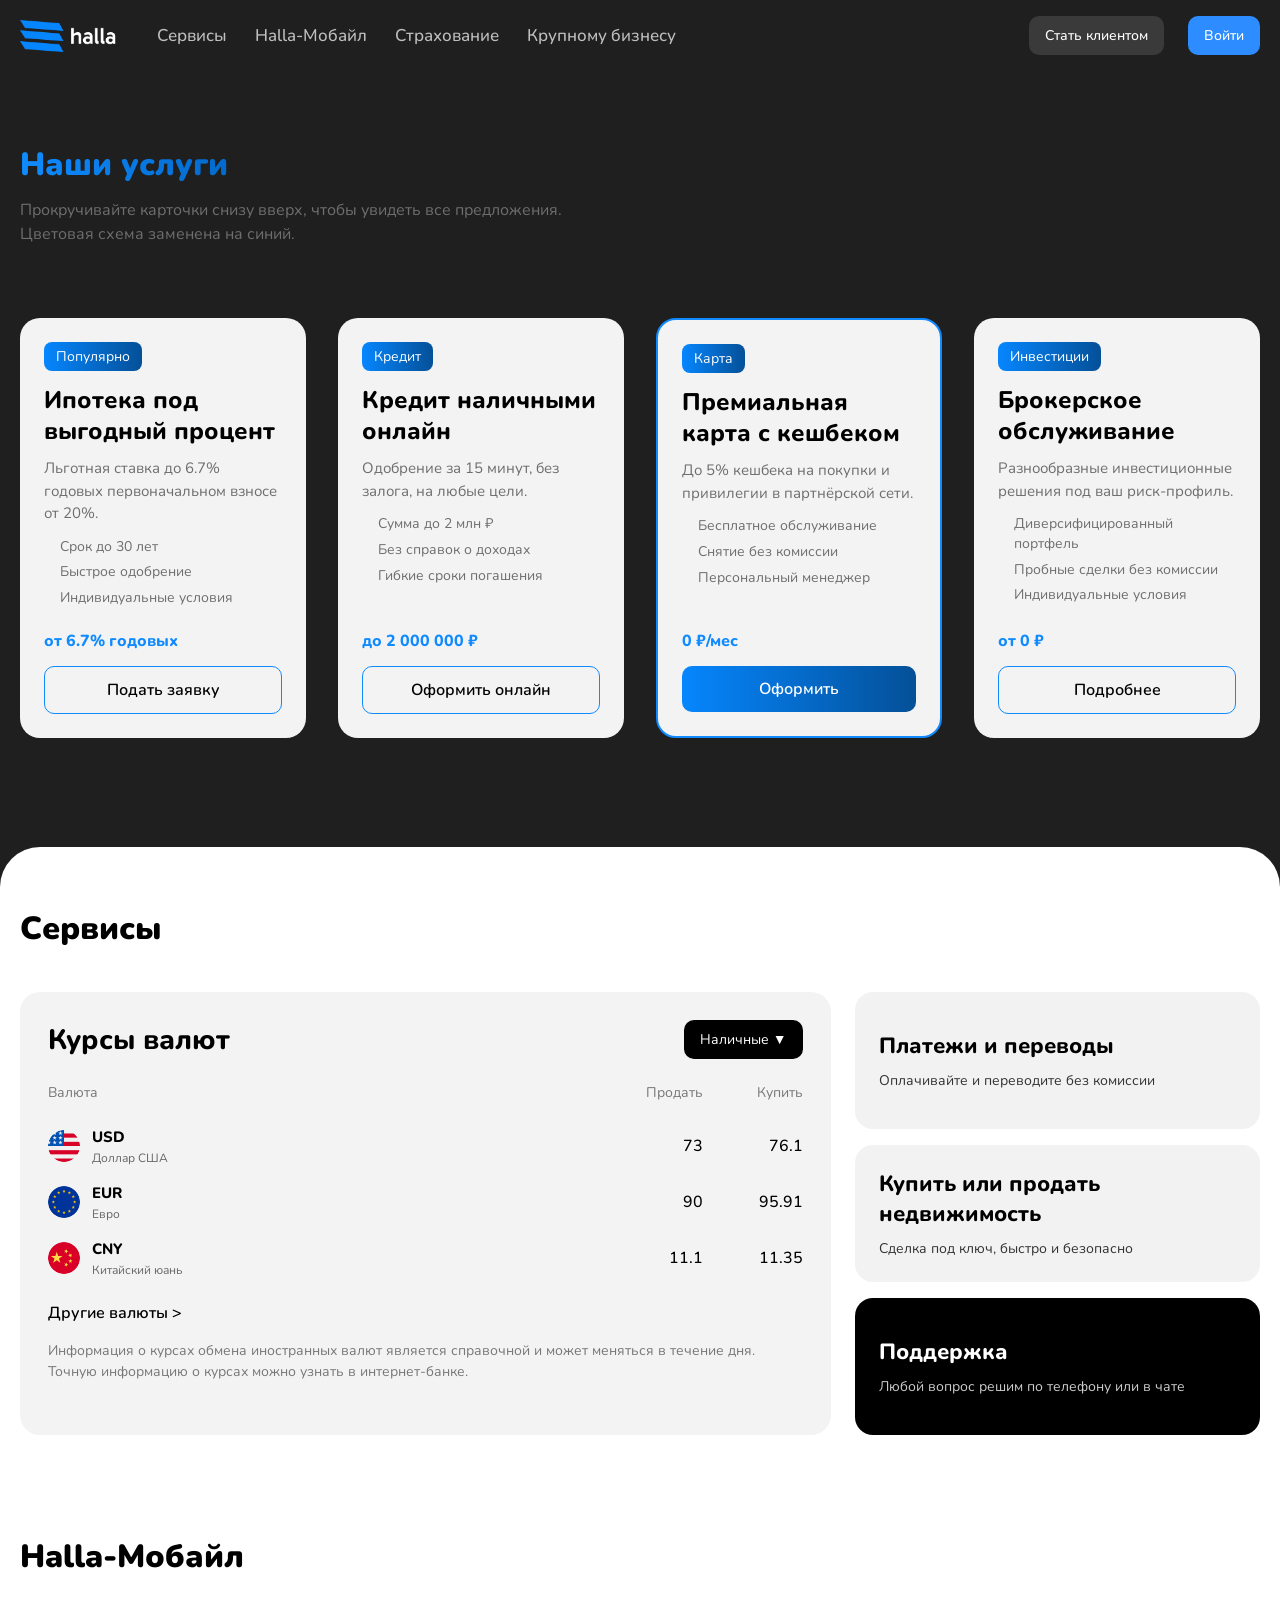
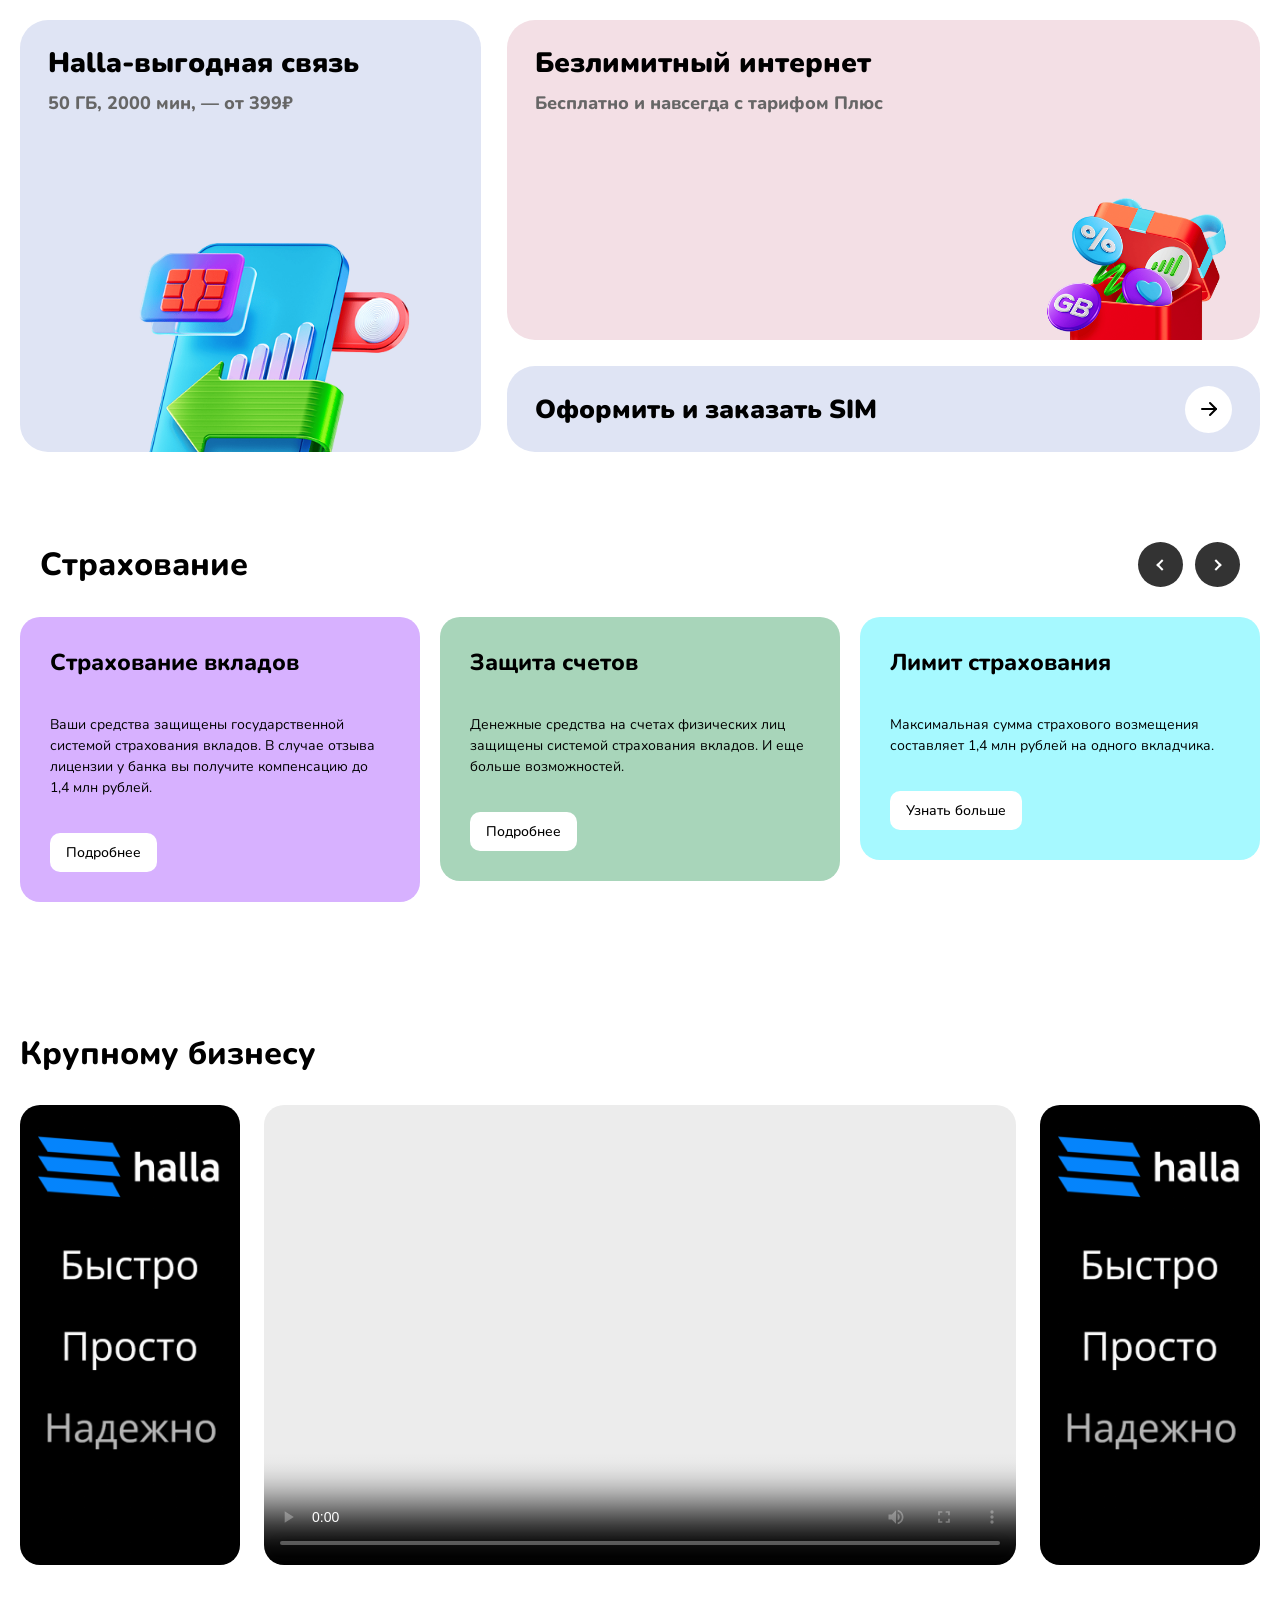
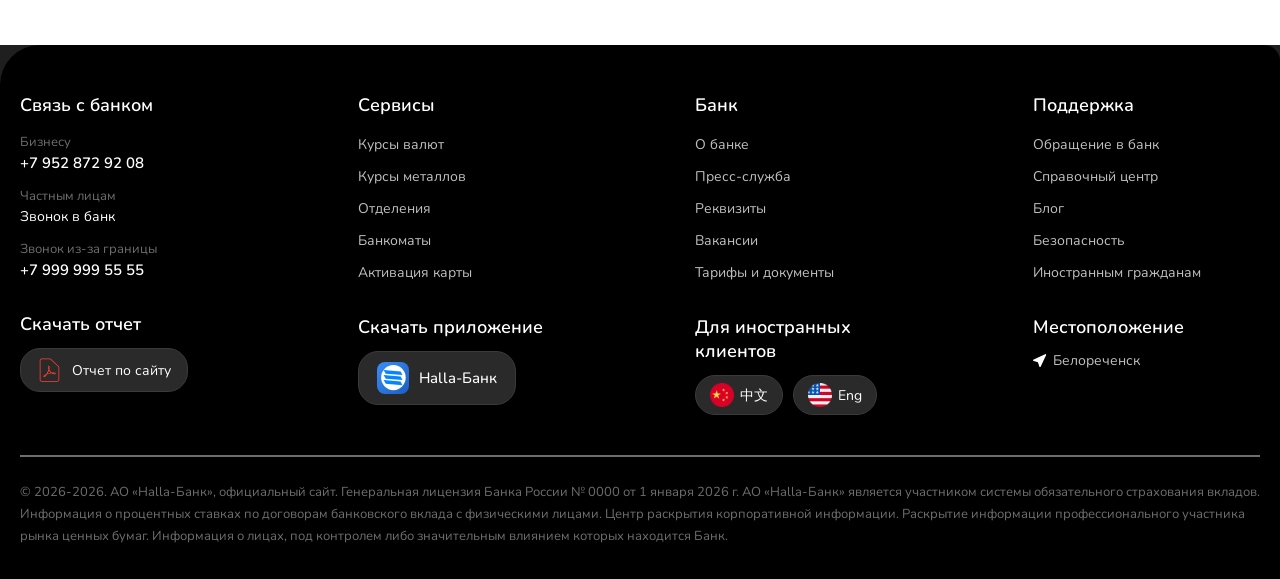
==== commit 00be43ae: "алях" ====
--- a/index.html
+++ b/index.html
@@ -302,7 +302,7 @@
           <a href="tel:+79999995555" class="footer-phone">+7 999 999 55 55</a>
           <div class="footer-col-sub">
             <h4>Скачать отчет</h4>
-            <a href="#" class="footer-download-btn">
+            <a href="титульник к УП.docx" class="footer-download-btn">
               <img src="images/pdf.svg" alt="">
               Отчет по сайту
             </a>
--- a/css/style.css
+++ b/css/style.css
@@ -1,15 +1,12 @@
-/* =========================
-   СЕКЦИЯ "СЕРВИСЫ"
-========================= */
-body {
+html{
   scroll-behavior: smooth;
-
 }
 
 .services-2 {
     background: #ffffff;
     padding: 60px 0;
     border-radius: 40px 40px 0 0;
+  
 }
 
 .services2-title {
@@ -19,7 +16,6 @@
     margin-bottom: 42px;
 }
 
-/* ОСНОВНОЙ GRID */
 .services2-grid {
     display: grid;
     grid-template-columns: 2fr 1fr;
@@ -27,9 +23,6 @@
     align-items: stretch;
 }
 
-/* =========================
-   ЛЕВАЯ КАРТОЧКА
-========================= */
 
 .exchange-card {
     background: #f3f3f3;
@@ -38,7 +31,6 @@
     height: 100%;
 }
 
-/* Верхняя часть */
 .exchange-header {
     display: flex;
     justify-content: space-between;
@@ -62,9 +54,6 @@
     font-size: 14px;
 }
 
-/* =========================
-   ТАБЛИЦА ВАЛЮТ
-========================= */
 
 .exchange-table {
     display: flex;
@@ -99,7 +88,6 @@
     font-weight: 500;
 }
 
-/* Валюта */
 .currency {
     display: flex;
     align-items: center;
@@ -124,7 +112,6 @@
     margin-top: 2px;
 }
 
-/* Ссылка */
 .more {
     display: inline-block;
     margin-top: 24px;
@@ -137,7 +124,6 @@
     text-decoration: underline;
 }
 
-/* Подпись */
 .note {
     margin-top: 16px;
     font-size: 14px;
@@ -145,9 +131,6 @@
     line-height: 1.5;
 }
 
-/* =========================
-   ПРАВАЯ КОЛОНКА
-========================= */
 
 .services-right {
     display: grid;
@@ -156,7 +139,6 @@
     height: 100%;
 }
 
-/* Карточки */
 .service-box {
     background: #F2F2F2;
     border-radius: 18px;
@@ -185,7 +167,6 @@
     color: #333;
 }
 
-/* Тёмная карточка */
 .service-box.dark {
     background: #000;
     color: #fff;
@@ -193,4 +174,4 @@
 
 .service-box.dark p {
     color: #ccc;
-}+}
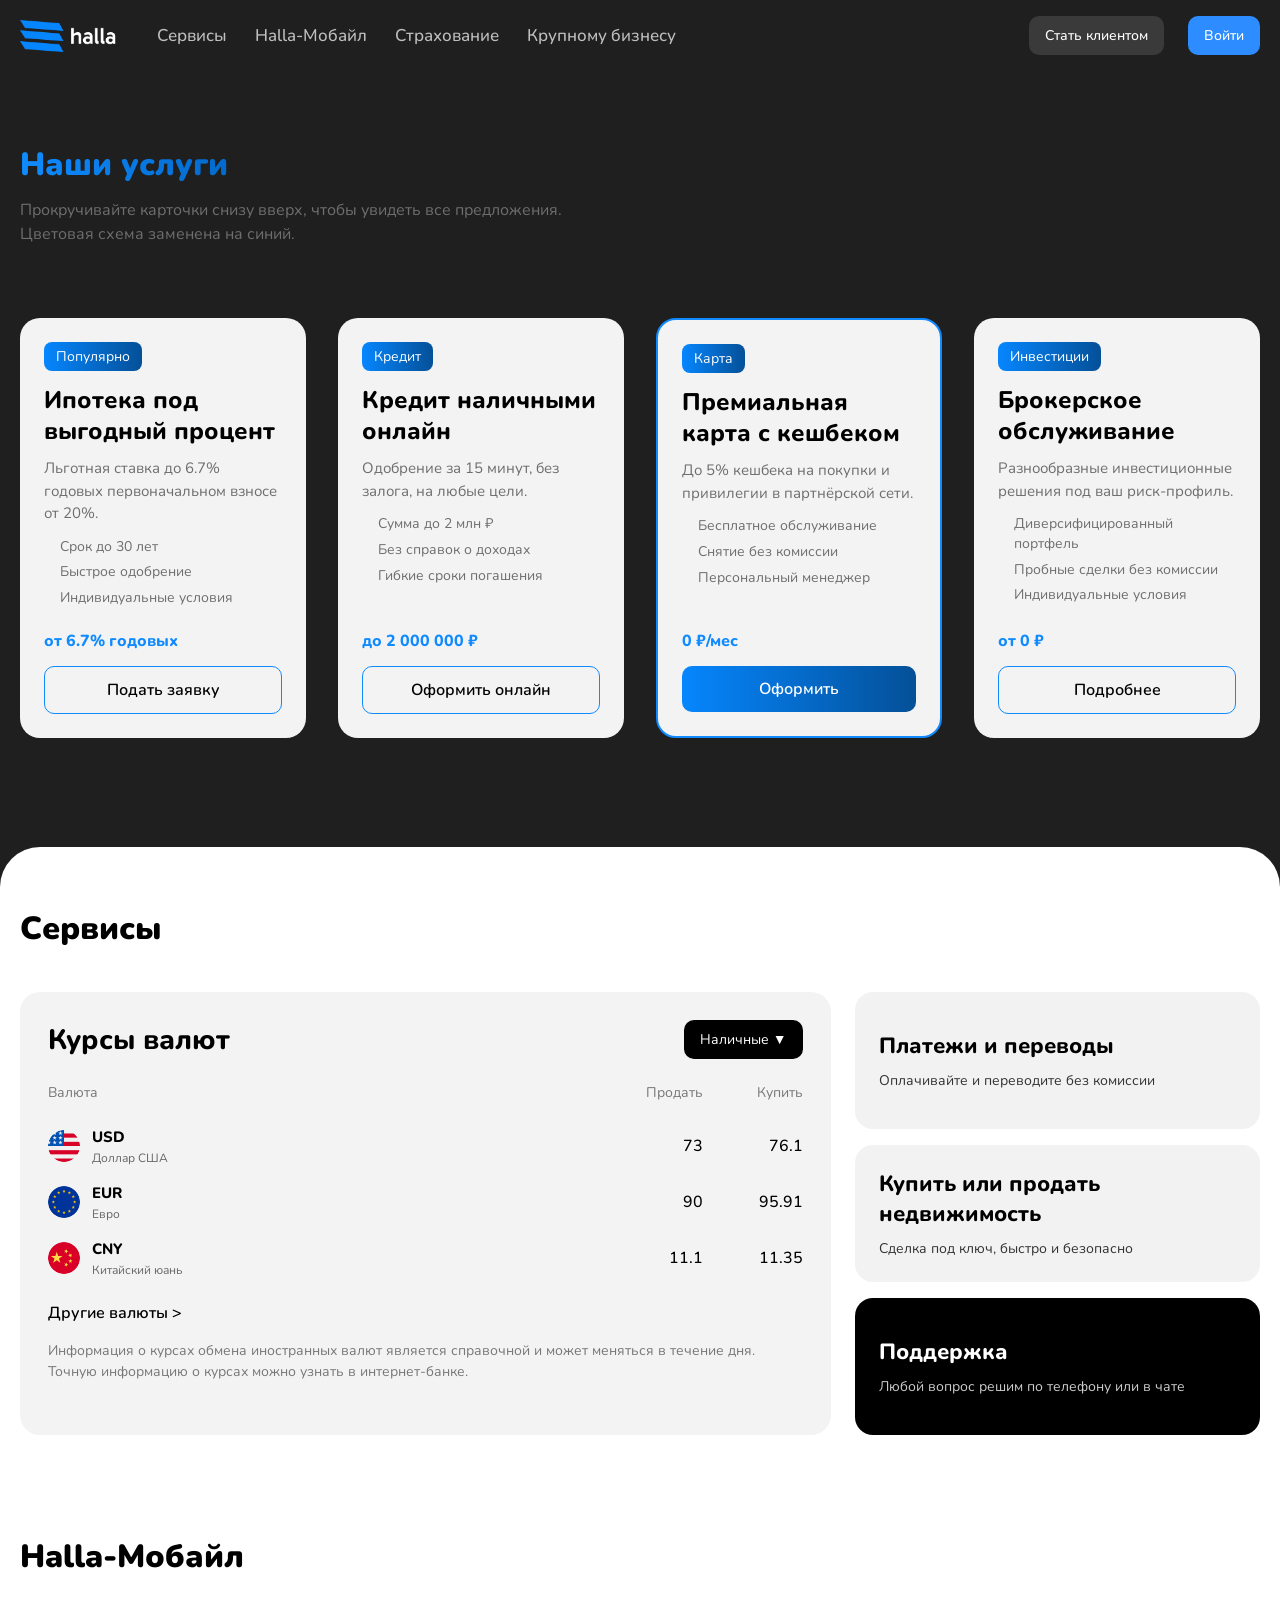
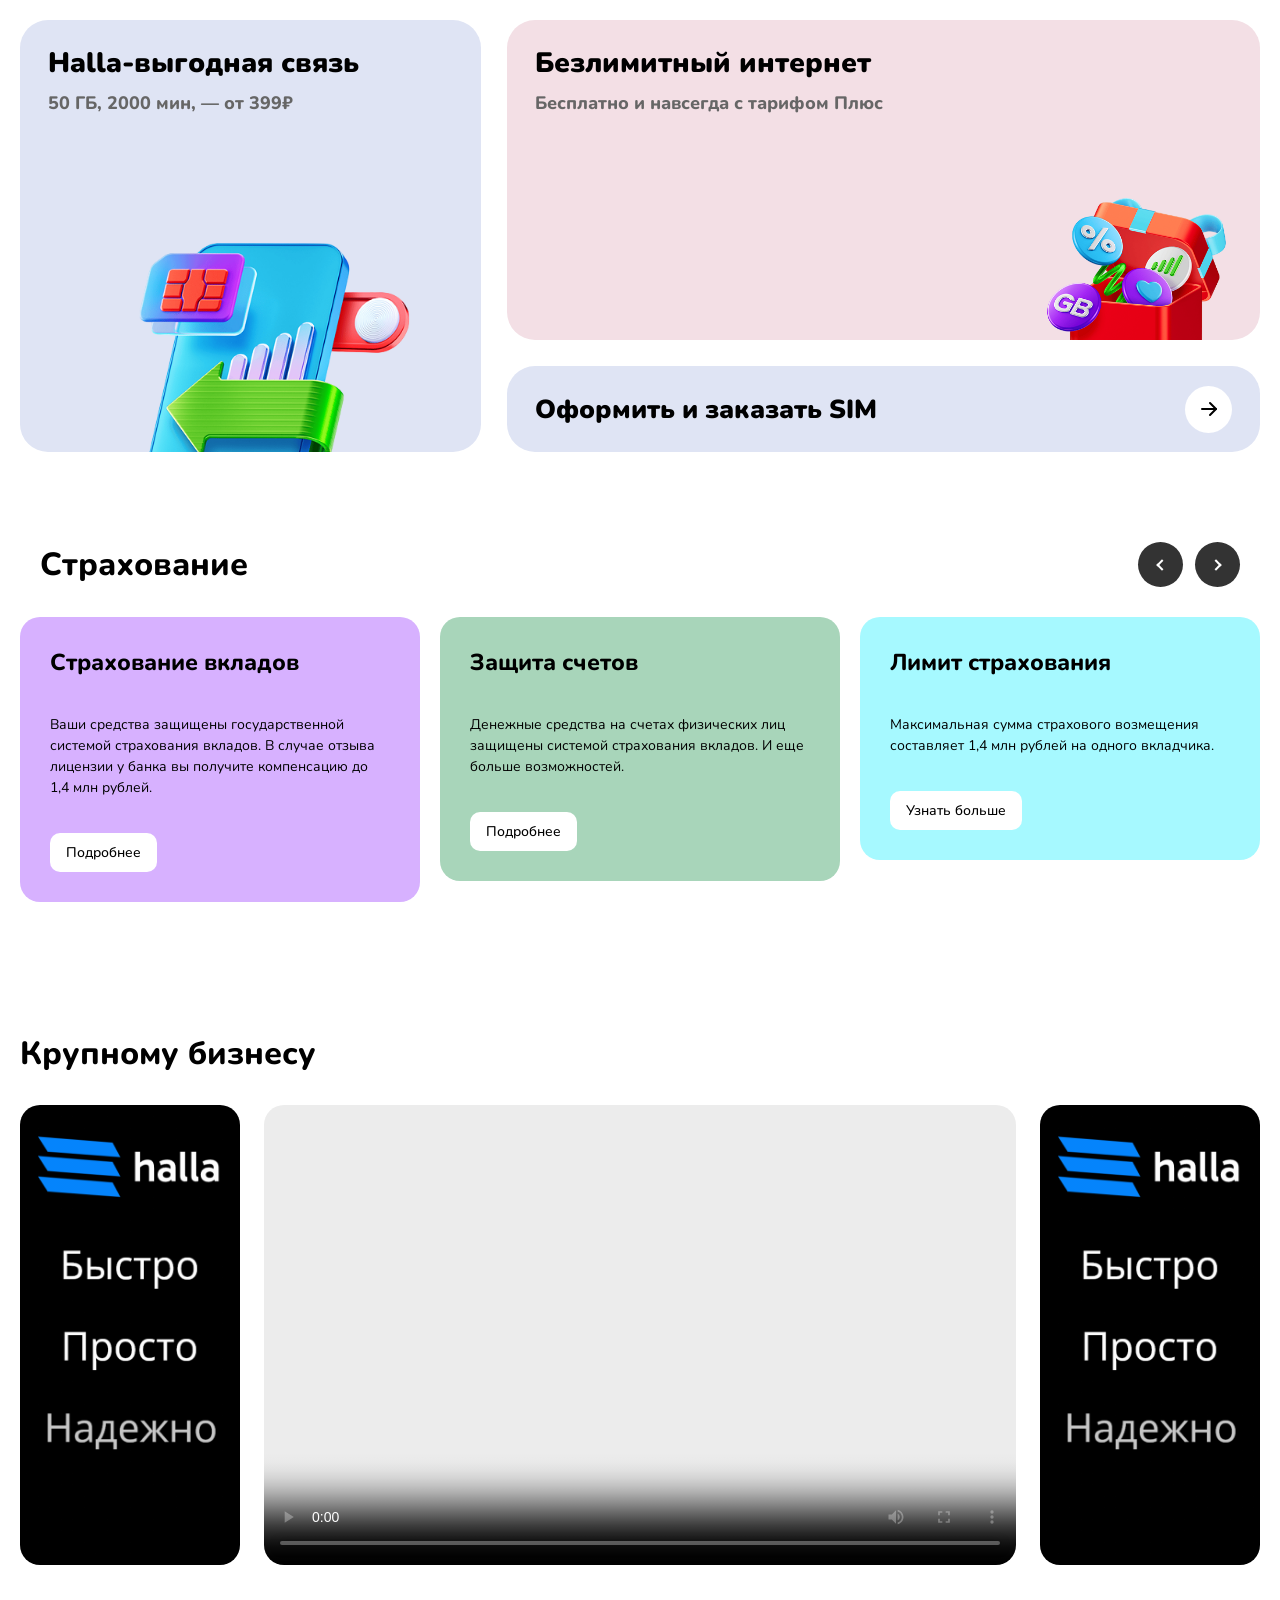
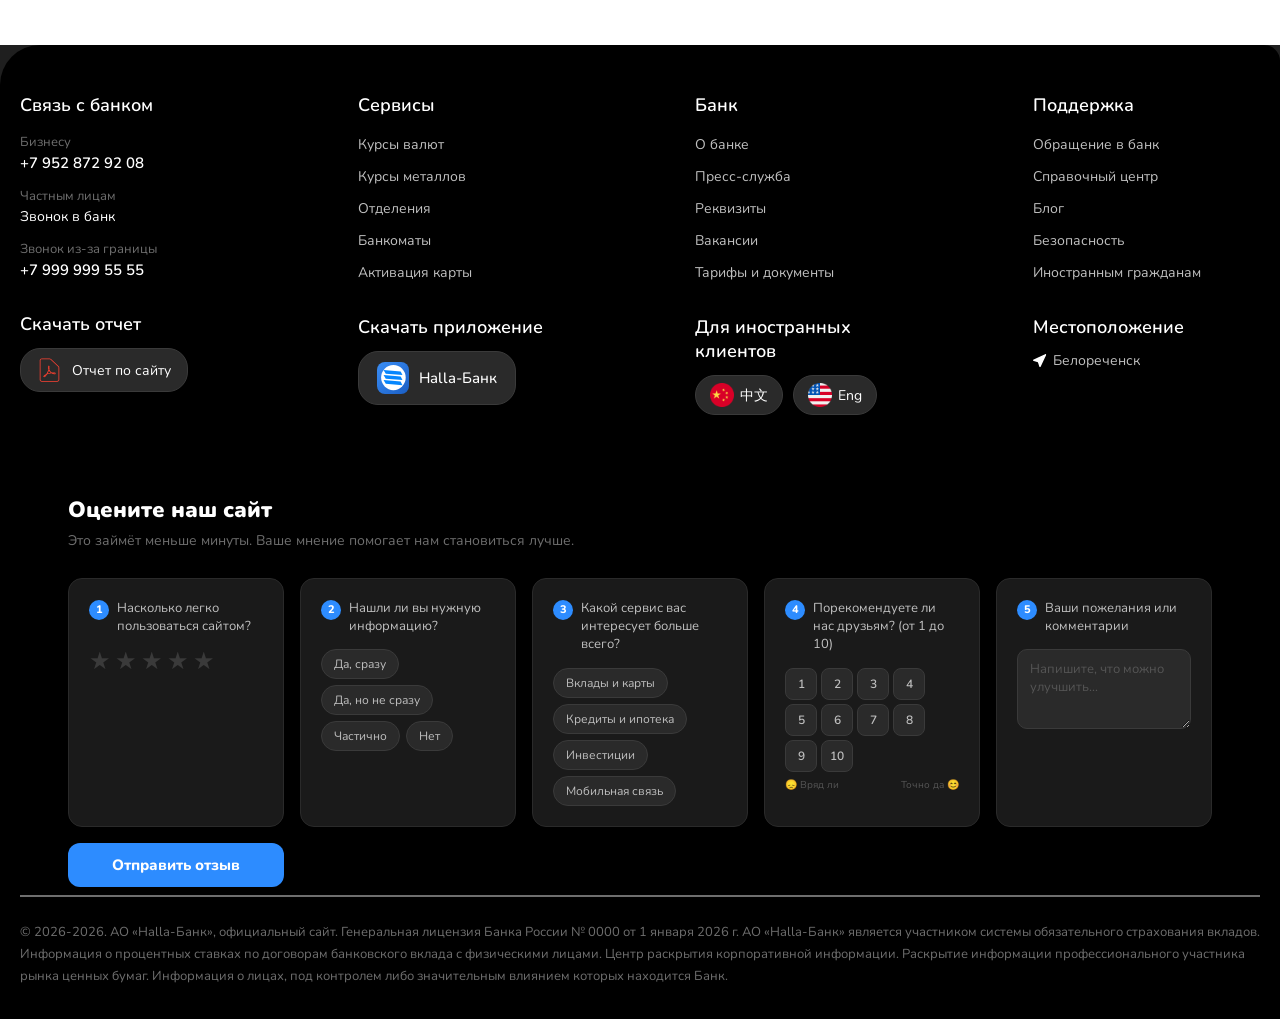
==== commit 0ed78c6d: "Добавлен опросник и модальное окно" ====
--- a/index.html
+++ b/index.html
@@ -16,6 +16,8 @@
   <link rel="stylesheet" href="components/header.css">
   <link rel="stylesheet" href="components/lastsection.css">
   <link rel="stylesheet" href="components/footer.css">
+  <link rel="stylesheet" href="components/modal.css">
+  <link rel="stylesheet" href="components/survey.css">
 </head>
 
 <body>
@@ -31,8 +33,8 @@
         <a href="#big_business">Крупному бизнесу</a>
       </nav>
       <div class="actions">
-        <button class="btn secondary">Стать клиентом</button>
-        <button class="btn primary">Войти</button>
+        <button class="btn secondary" onclick="openModal('modal-register')">Стать клиентом</button>
+        <button class="btn primary" onclick="openModal('modal-login')">Войти</button>
       </div>
     </div>
   </header>
@@ -375,9 +377,49 @@
         </div>
       </div>
     </div>
-    <div class="container">
-      <hr class="footer-divider">
-    </div>
+
+  <!-- Опросник в футере -->
+  <div class="container">
+    <div class="footer-survey" id="survey-block-ru">
+      <div class="survey-form" id="survey-form-ru">
+        <div class="survey-header">
+          <h3 class="survey-title">Оцените наш сайт</h3>
+          <p class="survey-sub">Это займёт меньше минуты. Ваше мнение помогает нам становиться лучше.</p>
+        </div>
+        <div class="survey-body">
+          <div class="survey-q" id="sq1_ru">
+  <p class="survey-q__label"><span class="survey-q__num">1</span>Насколько легко пользоваться сайтом?</p>
+  <div class="survey-stars" data-id="q1_ru"><button type="button" class="star-btn" data-val="1" onclick="rateStar('q1_ru',1)">&#9733;</button><button type="button" class="star-btn" data-val="2" onclick="rateStar('q1_ru',2)">&#9733;</button><button type="button" class="star-btn" data-val="3" onclick="rateStar('q1_ru',3)">&#9733;</button><button type="button" class="star-btn" data-val="4" onclick="rateStar('q1_ru',4)">&#9733;</button><button type="button" class="star-btn" data-val="5" onclick="rateStar('q1_ru',5)">&#9733;</button></div>
+</div>
+<div class="survey-q" id="sq2_ru">
+  <p class="survey-q__label"><span class="survey-q__num">2</span>Нашли ли вы нужную информацию?</p>
+  <div class="survey-options"><button type="button" class="survey-opt" onclick="selectOpt(this)">Да, сразу</button><button type="button" class="survey-opt" onclick="selectOpt(this)">Да, но не сразу</button><button type="button" class="survey-opt" onclick="selectOpt(this)">Частично</button><button type="button" class="survey-opt" onclick="selectOpt(this)">Нет</button></div>
+</div>
+<div class="survey-q" id="sq3_ru">
+  <p class="survey-q__label"><span class="survey-q__num">3</span>Какой сервис вас интересует больше всего?</p>
+  <div class="survey-options"><button type="button" class="survey-opt" onclick="selectOpt(this)">Вклады и карты</button><button type="button" class="survey-opt" onclick="selectOpt(this)">Кредиты и ипотека</button><button type="button" class="survey-opt" onclick="selectOpt(this)">Инвестиции</button><button type="button" class="survey-opt" onclick="selectOpt(this)">Мобильная связь</button></div>
+</div>
+<div class="survey-q" id="sq4_ru">
+  <p class="survey-q__label"><span class="survey-q__num">4</span>Порекомендуете ли нас друзьям? (от 1 до 10)</p>
+  <div class="survey-nps" data-id="q4_ru"><button type="button" class="nps-btn" data-val="1" onclick="rateNps('q4_ru',1)">1</button><button type="button" class="nps-btn" data-val="2" onclick="rateNps('q4_ru',2)">2</button><button type="button" class="nps-btn" data-val="3" onclick="rateNps('q4_ru',3)">3</button><button type="button" class="nps-btn" data-val="4" onclick="rateNps('q4_ru',4)">4</button><button type="button" class="nps-btn" data-val="5" onclick="rateNps('q4_ru',5)">5</button><button type="button" class="nps-btn" data-val="6" onclick="rateNps('q4_ru',6)">6</button><button type="button" class="nps-btn" data-val="7" onclick="rateNps('q4_ru',7)">7</button><button type="button" class="nps-btn" data-val="8" onclick="rateNps('q4_ru',8)">8</button><button type="button" class="nps-btn" data-val="9" onclick="rateNps('q4_ru',9)">9</button><button type="button" class="nps-btn" data-val="10" onclick="rateNps('q4_ru',10)">10</button></div>
+  <div class="nps-labels"><span>😞 Вряд ли</span><span>Точно да 😊</span></div>
+</div>
+<div class="survey-q" id="sq5_ru">
+  <p class="survey-q__label"><span class="survey-q__num">5</span>Ваши пожелания или комментарии</p>
+  <textarea class="survey-textarea" placeholder="Напишите, что можно улучшить..." rows="3"></textarea>
+</div>
+
+          <button class="survey-submit" onclick="submitSurvey('ru')">Отправить отзыв</button>
+        </div>
+      </div>
+      <div class="survey-thanks" id="survey-thanks-ru" style="display:none">
+        <div class="survey-thanks__icon">&#10003;</div>
+        <h3>Спасибо за ваш отзыв!</h3>
+        <p>Мы ценим ваше мнение и будем работать над улучшением сервиса.</p>
+      </div>
+    </div>
+  </div>
+  <div class="container"><hr class="footer-divider footer-divider--survey"></div>
     <div class="container">
       <div class="footer-legal">
         <p>© 2026-2026. АО «Halla-Банк», официальный сайт. Генеральная лицензия Банка России № 0000 от 1 января 2026 г.
@@ -413,6 +455,124 @@
       });
     });
   </script>
+
+  <!-- Модальное окно: Войти -->
+  <div class="modal-overlay" id="modal-login">
+    <div class="modal">
+      <button class="modal__close" onclick="closeModal('modal-login')">&#x2715;</button>
+      <div class="modal__logo"><img src="images/Logo.png" alt="Halla"></div>
+      <h2 class="modal__title">Добро пожаловать</h2>
+      <p class="modal__subtitle">Войдите в личный кабинет Halla-Банка</p>
+      <div class="modal__tabs">
+        <button class="modal__tab active" onclick="switchTab(this, 'tab-phone-l')">По телефону</button>
+        <button class="modal__tab" onclick="switchTab(this, 'tab-login-l')">По логину</button>
+      </div>
+      <div class="modal__step active" id="tab-phone-l">
+        <div class="modal__field">
+          <label>Номер телефона</label>
+          <input type="tel" placeholder="+7 (___) ___-__-__">
+        </div>
+        <button class="modal__btn-primary">Получить код</button>
+        <p class="modal__note">На ваш номер будет отправлен SMS-код для входа</p>
+      </div>
+      <div class="modal__step" id="tab-login-l">
+        <div class="modal__field">
+          <label>Логин или e-mail</label>
+          <input type="text" placeholder="example@mail.ru">
+        </div>
+        <div class="modal__field">
+          <label>Пароль</label>
+          <input type="password" placeholder="••••••••">
+        </div>
+        <button class="modal__btn-primary">Войти</button>
+        <p class="modal__footer-text"><a href="#">Забыли пароль?</a></p>
+      </div>
+    </div>
+  </div>
+
+  <!-- Модальное окно: Стать клиентом -->
+  <div class="modal-overlay" id="modal-register">
+    <div class="modal">
+      <button class="modal__close" onclick="closeModal('modal-register')">&#x2715;</button>
+      <div class="modal__logo"><img src="images/Logo.png" alt="Halla"></div>
+      <h2 class="modal__title">Стать клиентом</h2>
+      <p class="modal__subtitle">Откройте счёт за несколько минут</p>
+      <div class="modal__field">
+        <label>Имя и фамилия</label>
+        <input type="text" placeholder="Иванов Иван">
+      </div>
+      <div class="modal__field">
+        <label>Номер телефона</label>
+        <input type="tel" placeholder="+7 (___) ___-__-__">
+      </div>
+      <div class="modal__field">
+        <label>E-mail</label>
+        <input type="email" placeholder="example@mail.ru">
+      </div>
+      <button class="modal__btn-primary">Продолжить</button>
+      <p class="modal__note">Нажимая кнопку, вы соглашаетесь с <a href="#" style="color:#2d8cff;text-decoration:none">условиями обслуживания</a></p>
+      <div class="modal__footer-text">Уже есть аккаунт? <a href="#" onclick="openModal('modal-login'); closeModal('modal-register'); return false;">Войти</a></div>
+    </div>
+  </div>
+
+  <script>
+    function openModal(id) {
+      document.getElementById(id).classList.add('active');
+      document.body.style.overflow = 'hidden';
+    }
+    function closeModal(id) {
+      document.getElementById(id).classList.remove('active');
+      document.body.style.overflow = '';
+    }
+    function switchTab(btn, tabId) {
+      btn.closest('.modal__tabs').querySelectorAll('.modal__tab').forEach(t => t.classList.remove('active'));
+      btn.classList.add('active');
+      btn.closest('.modal').querySelectorAll('.modal__step').forEach(s => s.classList.remove('active'));
+      document.getElementById(tabId).classList.add('active');
+    }
+    document.querySelectorAll('.modal-overlay').forEach(overlay => {
+      overlay.addEventListener('click', function(e) {
+        if (e.target === this) closeModal(this.id);
+      });
+    });
+    document.addEventListener('keydown', function(e) {
+      if (e.key === 'Escape') {
+        document.querySelectorAll('.modal-overlay.active').forEach(m => closeModal(m.id));
+      }
+    });
+  </script>
+
+  <script>
+    function rateStar(id, val) {
+      document.querySelectorAll('[data-id="' + id + '"] .star-btn').forEach(function(b) {
+        b.classList.toggle('active', parseInt(b.dataset.val) <= val);
+      });
+    }
+    function rateNps(id, val) {
+      document.querySelectorAll('[data-id="' + id + '"] .nps-btn').forEach(function(b) {
+        b.classList.toggle('active', parseInt(b.dataset.val) === val);
+      });
+    }
+    function selectOpt(btn) {
+      btn.closest('.survey-options').querySelectorAll('.survey-opt').forEach(function(b) {
+        b.classList.remove('active');
+      });
+      btn.classList.add('active');
+    }
+    function submitSurvey(lang) {
+      var form = document.getElementById('survey-form-' + lang);
+      var thanks = document.getElementById('survey-thanks-' + lang);
+      form.style.opacity = '0';
+      form.style.transition = 'opacity 0.3s';
+      setTimeout(function() {
+        form.style.display = 'none';
+        thanks.style.display = 'block';
+        thanks.style.opacity = '0';
+        thanks.style.transition = 'opacity 0.3s';
+        setTimeout(function() { thanks.style.opacity = '1'; }, 20);
+      }, 300);
+    }
+  </script>
 </body>
 
 </html>
--- a/components/modal.css
+++ b/components/modal.css
@@ -0,0 +1,224 @@
+.modal-overlay {
+  display: none;
+  position: fixed;
+  inset: 0;
+  background: rgba(0, 0, 0, 0.7);
+  z-index: 1000;
+  align-items: center;
+  justify-content: center;
+  backdrop-filter: blur(4px);
+}
+
+.modal-overlay.active {
+  display: flex;
+}
+
+.modal {
+  background: #1f1f1f;
+  border-radius: 20px;
+  padding: 40px;
+  width: 100%;
+  max-width: 420px;
+  margin: 0 20px;
+  position: relative;
+  animation: modalIn 0.25s ease;
+}
+
+@keyframes modalIn {
+  from { opacity: 0; transform: translateY(-16px) scale(0.97); }
+  to   { opacity: 1; transform: translateY(0) scale(1); }
+}
+
+.modal__close {
+  position: absolute;
+  top: 16px;
+  right: 16px;
+  background: #3a3a3a;
+  border: none;
+  border-radius: 50%;
+  width: 32px;
+  height: 32px;
+  cursor: pointer;
+  display: flex;
+  align-items: center;
+  justify-content: center;
+  color: #bfbfbf;
+  font-size: 18px;
+  line-height: 1;
+  transition: background 0.2s;
+}
+
+.modal__close:hover {
+  background: #4a4a4a;
+}
+
+.modal__logo {
+  margin-bottom: 24px;
+}
+
+.modal__logo img {
+  height: 28px;
+}
+
+.modal__title {
+  font-family: 'Nunito', sans-serif;
+  font-size: 26px;
+  font-weight: 800;
+  color: #fff;
+  margin-bottom: 6px;
+}
+
+.modal__subtitle {
+  font-family: 'Nunito', sans-serif;
+  font-size: 14px;
+  color: #6e6e6e;
+  margin-bottom: 28px;
+}
+
+.modal__field {
+  margin-bottom: 16px;
+}
+
+.modal__field label {
+  display: block;
+  font-family: 'Nunito', sans-serif;
+  font-size: 13px;
+  color: #6e6e6e;
+  margin-bottom: 6px;
+}
+
+.modal__field input {
+  width: 100%;
+  background: #2a2a2a;
+  border: 1px solid #3a3a3a;
+  border-radius: 10px;
+  padding: 12px 14px;
+  color: #fff;
+  font-family: 'Nunito', sans-serif;
+  font-size: 15px;
+  outline: none;
+  box-sizing: border-box;
+  transition: border-color 0.2s;
+}
+
+.modal__field input:focus {
+  border-color: #2d8cff;
+}
+
+.modal__field input::placeholder {
+  color: #555;
+}
+
+.modal__btn-primary {
+  width: 100%;
+  background: #2d8cff;
+  color: #fff;
+  border: none;
+  border-radius: 10px;
+  padding: 14px;
+  font-family: 'Nunito', sans-serif;
+  font-size: 16px;
+  font-weight: 700;
+  cursor: pointer;
+  margin-top: 8px;
+  transition: background 0.2s, transform 0.15s;
+}
+
+.modal__btn-primary:hover {
+  background: #1a7ae8;
+  transform: translateY(-1px);
+}
+
+.modal__btn-primary:active {
+  transform: translateY(0);
+}
+
+.modal__divider {
+  display: flex;
+  align-items: center;
+  gap: 12px;
+  margin: 20px 0;
+  color: #444;
+  font-family: 'Nunito', sans-serif;
+  font-size: 13px;
+}
+
+.modal__divider::before,
+.modal__divider::after {
+  content: '';
+  flex: 1;
+  height: 1px;
+  background: #3a3a3a;
+}
+
+.modal__footer-text {
+  text-align: center;
+  font-family: 'Nunito', sans-serif;
+  font-size: 13px;
+  color: #6e6e6e;
+  margin-top: 20px;
+}
+
+.modal__footer-text a {
+  color: #2d8cff;
+  text-decoration: none;
+}
+
+.modal__footer-text a:hover {
+  text-decoration: underline;
+}
+
+.modal__tabs {
+  display: flex;
+  background: #2a2a2a;
+  border-radius: 10px;
+  padding: 4px;
+  margin-bottom: 24px;
+}
+
+.modal__tab {
+  flex: 1;
+  background: none;
+  border: none;
+  padding: 10px;
+  border-radius: 8px;
+  font-family: 'Nunito', sans-serif;
+  font-size: 14px;
+  font-weight: 600;
+  color: #6e6e6e;
+  cursor: pointer;
+  transition: background 0.2s, color 0.2s;
+}
+
+.modal__tab.active {
+  background: #2d8cff;
+  color: #fff;
+}
+
+.modal__step {
+  display: none;
+}
+
+.modal__step.active {
+  display: block;
+}
+
+.modal__note {
+  font-family: 'Nunito', sans-serif;
+  font-size: 12px;
+  color: #555;
+  margin-top: 14px;
+  line-height: 1.5;
+  text-align: center;
+}
+
+@media (max-width: 480px) {
+  .modal {
+    padding: 28px 20px;
+    border-radius: 16px;
+  }
+
+  .modal__title {
+    font-size: 22px;
+  }
+}
--- a/components/survey.css
+++ b/components/survey.css
@@ -0,0 +1,255 @@
+.footer-survey {
+  padding: 40px 48px 8px;
+  font-family: 'Nunito', sans-serif;
+  width: 100%;
+  box-sizing: border-box;
+}
+
+.survey-header {
+  margin-bottom: 28px;
+}
+
+.survey-title {
+  font-size: 22px;
+  font-weight: 800;
+  color: #fff;
+  margin-bottom: 6px;
+}
+
+.survey-sub {
+  font-size: 14px;
+  color: #6e6e6e;
+}
+
+.survey-body {
+  display: grid;
+  grid-template-columns: repeat(5, 1fr);
+  gap: 16px;
+  align-items: start;
+}
+
+.survey-q {
+  background: #1a1a1a;
+  border: 1px solid #2a2a2a;
+  border-radius: 14px;
+  padding: 20px;
+  height: 100%;
+  box-sizing: border-box;
+}
+
+.survey-q__label {
+  font-size: 13px;
+  color: #c0c0c0;
+  margin-bottom: 14px;
+  line-height: 1.4;
+  display: flex;
+  align-items: flex-start;
+  gap: 8px;
+}
+
+.survey-q__num {
+  background: #2d8cff;
+  color: #fff;
+  font-size: 11px;
+  font-weight: 700;
+  width: 20px;
+  height: 20px;
+  border-radius: 50%;
+  display: inline-flex;
+  align-items: center;
+  justify-content: center;
+  flex-shrink: 0;
+  margin-top: 1px;
+}
+
+.survey-stars {
+  display: flex;
+  gap: 4px;
+}
+
+.star-btn {
+  background: none;
+  border: none;
+  font-size: 24px;
+  color: #3a3a3a;
+  cursor: pointer;
+  transition: color 0.15s, transform 0.15s;
+  padding: 0;
+  line-height: 1;
+}
+
+.star-btn:hover,
+.star-btn.active {
+  color: #f5a623;
+  transform: scale(1.15);
+}
+
+.survey-options {
+  display: flex;
+  flex-wrap: wrap;
+  gap: 6px;
+}
+
+.survey-opt {
+  background: #2a2a2a;
+  border: 1px solid #3a3a3a;
+  border-radius: 20px;
+  padding: 6px 12px;
+  color: #bfbfbf;
+  font-family: 'Nunito', sans-serif;
+  font-size: 12px;
+  cursor: pointer;
+  transition: background 0.2s, border-color 0.2s, color 0.2s;
+}
+
+.survey-opt:hover {
+  background: #333;
+  color: #fff;
+}
+
+.survey-opt.active {
+  background: #2d8cff;
+  border-color: #2d8cff;
+  color: #fff;
+}
+
+.survey-nps {
+  display: flex;
+  gap: 4px;
+  flex-wrap: wrap;
+}
+
+.nps-btn {
+  background: #2a2a2a;
+  border: 1px solid #3a3a3a;
+  border-radius: 8px;
+  width: 32px;
+  height: 32px;
+  color: #bfbfbf;
+  font-family: 'Nunito', sans-serif;
+  font-size: 12px;
+  font-weight: 600;
+  cursor: pointer;
+  transition: background 0.15s, color 0.15s;
+}
+
+.nps-btn:hover {
+  background: #333;
+  color: #fff;
+}
+
+.nps-btn.active {
+  background: #2d8cff;
+  border-color: #2d8cff;
+  color: #fff;
+}
+
+.nps-labels {
+  display: flex;
+  justify-content: space-between;
+  font-size: 10px;
+  color: #555;
+  margin-top: 6px;
+}
+
+.survey-textarea {
+  width: 100%;
+  background: #2a2a2a;
+  border: 1px solid #3a3a3a;
+  border-radius: 10px;
+  padding: 10px 12px;
+  color: #fff;
+  font-family: 'Nunito', sans-serif;
+  font-size: 13px;
+  resize: vertical;
+  outline: none;
+  box-sizing: border-box;
+  transition: border-color 0.2s;
+  min-height: 80px;
+}
+
+.survey-textarea:focus {
+  border-color: #2d8cff;
+}
+
+.survey-textarea::placeholder {
+  color: #555;
+}
+
+.survey-submit-row {
+  margin-top: 20px;
+}
+
+.survey-submit {
+  background: #2d8cff;
+  color: #fff;
+  border: none;
+  border-radius: 12px;
+  padding: 12px 32px;
+  font-family: 'Nunito', sans-serif;
+  font-size: 15px;
+  font-weight: 700;
+  cursor: pointer;
+  transition: background 0.2s, transform 0.15s;
+}
+
+.survey-submit:hover {
+  background: #1a7ae8;
+  transform: translateY(-2px);
+}
+
+.survey-submit:active {
+  transform: translateY(0);
+}
+
+.survey-thanks {
+  text-align: center;
+  padding: 48px 0;
+}
+
+.survey-thanks__icon {
+  width: 56px;
+  height: 56px;
+  background: #2d8cff;
+  border-radius: 50%;
+  display: flex;
+  align-items: center;
+  justify-content: center;
+  font-size: 26px;
+  color: #fff;
+  margin: 0 auto 20px;
+}
+
+.survey-thanks h3 {
+  font-size: 20px;
+  font-weight: 800;
+  color: #fff;
+  margin-bottom: 8px;
+}
+
+.survey-thanks p {
+  font-size: 14px;
+  color: #6e6e6e;
+}
+
+.footer-divider--survey {
+  margin-top: 0;
+}
+
+@media (max-width: 1200px) {
+  .survey-body {
+    grid-template-columns: repeat(3, 1fr);
+  }
+}
+
+@media (max-width: 768px) {
+  .footer-survey {
+    padding: 32px 20px 8px;
+  }
+  .survey-body {
+    grid-template-columns: 1fr;
+  }
+  .survey-submit {
+    width: 100%;
+  }
+}
